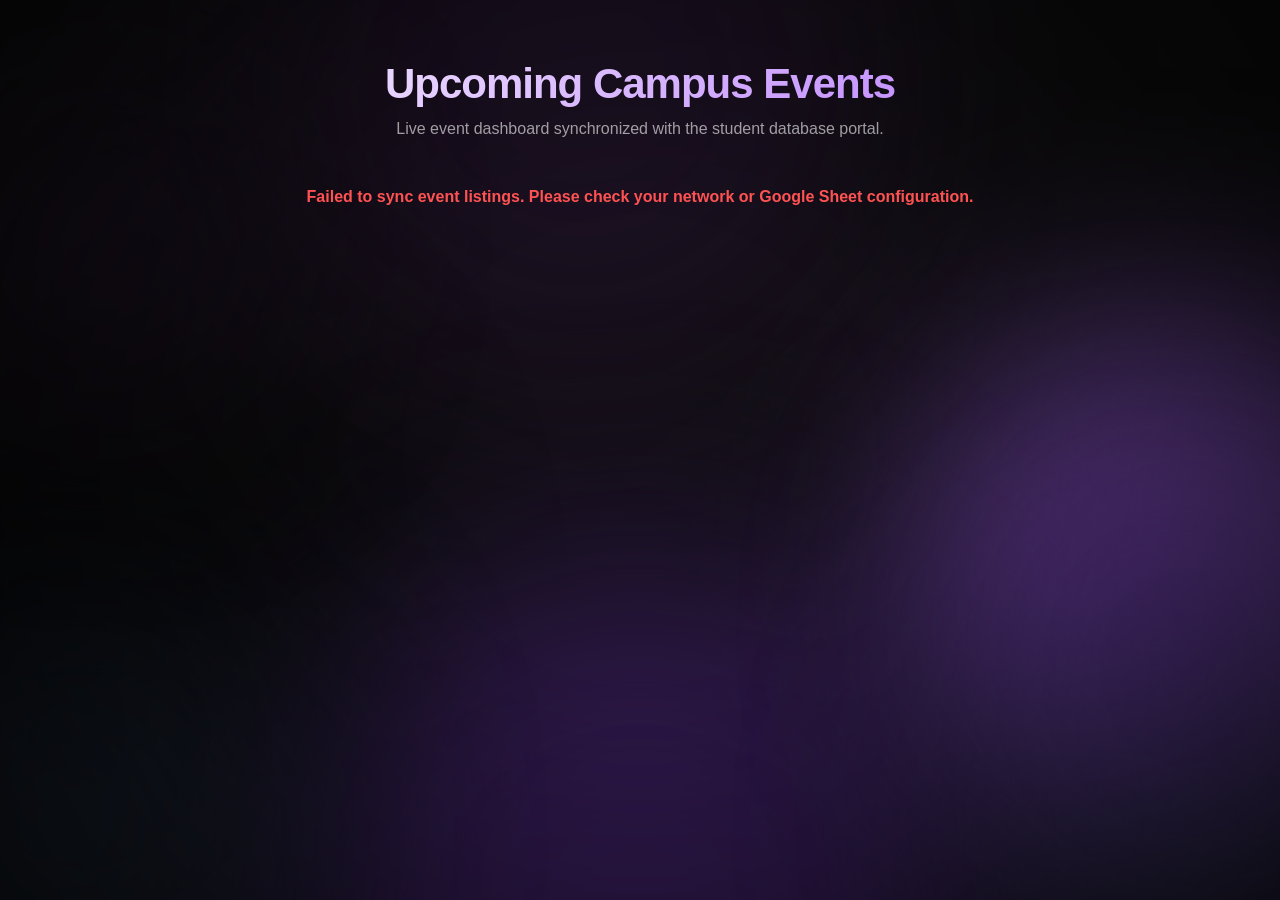
==== index.html @ e70f65ab "Add files via upload" ====
<!DOCTYPE html>
<html lang="en">
<head>
  <meta charset="UTF-8">
  <meta name="viewport" content="width=device-width, initial-scale=1.0">
  <title>Student Events Hub</title>
  <link rel="stylesheet" href="styles.css">
</head>
<body>

  <div class="container">
    <div id="blob1" class="blob"></div>
    <div id="blob2" class="blob"></div>
    <div id="blob3" class="blob"></div>
    <div id="blob4" class="blob"></div>
    <div id="blob5" class="blob"></div>
    <div id="blob6" class="blob"></div>
    <div id="blob7" class="blob"></div>
    <div id="blob8" class="blob"></div>
  </div>

  <main class="dashboard-wrapper">
    <header class="dashboard-header">
      <h1>Upcoming Campus Events</h1>
      <p>Live event dashboard synchronized with the student database portal.</p>
    </header>

    <div class="events-grid" id="eventsContainer">
      <p style="text-align: center; grid-column: 1/-1; color: rgba(255,255,255,0.4); font-size: 16px;">
        Synchronizing with database matrix...
      </p>
    </div>
  </main>

  <script>
    // Converted to use your working Google Apps Script URL
    const BACKEND_URL = 'https://script.google.com/macros/s/AKfycbz1YLQO2w8bwQ8GNweSL10hmGk7LfmsLa-3VW8U76nuwHiRft1mTZz8T8WTAPWBjPbb/exec';

    const eventsContainer = document.getElementById('eventsContainer');

    // Fetch live spreadsheet rows on page load
    fetch(BACKEND_URL)
      .then(response => {
        if (!response.ok) {
          throw new Error('Network response connection issue.');
        }
        return response.json();
      })
      .then(events => {
        eventsContainer.innerHTML = '';

        if (events.length === 0) {
          eventsContainer.innerHTML = `
            <p style="grid-column: 1/-1; text-align: center; color: rgba(255,255,255,0.5);">
              No campus events are currently listed. Check back later!
            </p>`;
          return;
        }

        // Generate Glassmorphism Event Cards dynamically
        events.forEach(event => {
          const cleanBadgeClass = event.category ? event.category.toLowerCase().trim() : 'tech';
          
          // Encodes text so spaces and symbols safely travel through the URL link
          const encodedName = encodeURIComponent(event.name);
          const encodedCat = encodeURIComponent(event.category);

          const cardHTML = `
            <div class="event-card">
              <div class="badge ${cleanBadgeClass}">${event.category}</div>
              <div class="event-content">
                <span class="event-date">${event.date}</span>
                <h3>${event.name}</h3>
                <p>${event.description}</p>
                <div class="event-footer">
                  <span class="event-price">${event.price}</span>
                  <button class="register-btn" onclick="window.location.href='register.html?name=${encodedName}&cat=${encodedCat}'">
                    Register Now
                  </button>
                </div>
              </div>
            </div>
          `;
          
          eventsContainer.innerHTML += cardHTML;
        });
      })
      .catch(error => {
        console.error('System Data Error:', error);
        eventsContainer.innerHTML = `
          <p style="grid-column: 1/-1; text-align: center; color: #ff5252; font-weight: 600;">
            Failed to sync event listings. Please check your network or Google Sheet configuration.
          </p>`;
      });
  </script>
</body>
</html>
---- styles.css ----
/* ============================= */
/* GLOBAL RESET */
/* ============================= */
* {
  margin: 0;
  padding: 0;
  box-sizing: border-box;
  font-family: "Segoe UI", -apple-system, BlinkMacSystemFont, Roboto, sans-serif;
}

body {
  background: #0d0d0d;
  color: #ffffff;
  min-height: 100vh;
  overflow-x: hidden;
}

body::after {
  content: "";
  position: fixed;
  inset: 0;
  background: radial-gradient(circle at center, transparent 30%, rgba(0, 0, 0, 0.6) 100%);
  pointer-events: none;
  z-index: 0;
}

/* ============================= */
/* SMART ALIGNMENT LOGIC */
/* ============================= */
/* Applies center alignment ONLY to the registration page body (which has no dashboard wrapper) */
body:not(:has(.dashboard-wrapper)) {
  display: flex;
  justify-content: center;
  align-items: center;
  padding: 40px 20px;
}

/* ============================= */
/* BACKGROUND CONTAINER (BLOBS) */
/* ============================= */
.container {
  position: fixed;
  width: 100vw;
  height: 100vh;
  overflow: hidden;
  z-index: -1;
  top: 0;
  left: 0;
}

.blob {
  position: absolute;
  border-radius: 50%;
  filter: blur(120px);
  opacity: 0.6;
  animation: flow 25s ease-in-out infinite alternate;
}

/* BLOB COORDINATE MATRICES */
#blob1 { width: 650px; height: 650px; top: -250px; left: 20%; background: #261431; }
#blob2 { width: 500px; height: 500px; top: 40%; left: -180px; background: #000000; }
#blob3 { width: 520px; height: 520px; top: 35%; right: -180px; background: #b06bff; }
#blob4 { width: 700px; height: 700px; bottom: -350px; left: 50%; transform: translateX(-50%); background: #452074; }
#blob5 { width: 450px; height: 450px; bottom: -150px; left: -150px; background: #1e293b; }
#blob6 { width: 450px; height: 450px; bottom: -150px; right: -150px; background: #1e293b; }
#blob7 { width: 300px; height: 300px; top: 10%; left: -50px; background: #261431; }
#blob8 { width: 350px; height: 350px; bottom: 10%; right: -50px; background: #452074; }

@keyframes flow {
  0%   { transform: translate(0, 0) scale(1); }
  25%  { transform: translate(50px, -40px) scale(1.1); }
  50%  { transform: translate(-40px, 60px) scale(1.15); }
  75%  { transform: translate(40px, 30px) scale(1.05); }
  100% { transform: translate(-30px, -30px) scale(1); }
}

/* ============================= */
/* DASHBOARD LAYOUT & HEADERS */
/* ============================= */
.dashboard-wrapper {
  max-width: 1200px;
  margin: 0 auto;
  padding: 60px 20px;
  position: relative;
  z-index: 1;
  width: 100%;
}

.dashboard-header {
  text-align: center;
  margin-bottom: 50px;
}

.dashboard-header h1 {
  font-size: 42px;
  font-weight: 800;
  letter-spacing: -1px;
  margin-bottom: 12px;
  background: linear-gradient(135deg, #ffffff, #b06bff);
  -webkit-background-clip: text;
  -webkit-text-fill-color: transparent;
}

.dashboard-header p {
  font-size: 16px;
  color: rgba(255, 255, 255, 0.6);
  max-width: 600px;
  margin: 0 auto;
}

/* ============================= */
/* RESPONSIVE EVENTS GRID */
/* ============================= */
.events-grid {
  display: grid;
  grid-template-columns: repeat(auto-fit, minmax(320px, 1fr));
  gap: 30px;
  width: 100%;
}

/* ============================= */
/* PREMIUM GLASSMORPHISM EVENT CARDS */
/* ============================= */
.event-card {
  background: rgba(255, 255, 255, 0.04);
  backdrop-filter: blur(16px);
  -webkit-backdrop-filter: blur(16px);
  border: 1px solid rgba(255, 255, 255, 0.08);
  border-radius: 16px;
  overflow: hidden;
  position: relative;
  display: flex;
  flex-direction: column;
  box-shadow: 0 15px 35px rgba(0, 0, 0, 0.4);
  transition: transform 0.4s cubic-bezier(0.25, 1, 0.5, 1), border-color 0.4s ease, box-shadow 0.4s ease;
}

.event-card:hover {
  transform: translateY(-8px);
  border-color: rgba(176, 107, 255, 0.4);
  box-shadow: 0 20px 40px rgba(176, 107, 255, 0.15);
}

.event-content {
  padding: 30px;
  display: flex;
  flex-direction: column;
  flex-grow: 1;
}

.event-date {
  font-size: 12px;
  text-transform: uppercase;
  letter-spacing: 1.5px;
  color: #b06bff;
  font-weight: 700;
  margin-bottom: 10px;
}

.event-card h3 {
  font-size: 22px;
  font-weight: 700;
  margin-bottom: 12px;
  color: #ffffff;
}

.event-card p {
  font-size: 14px;
  color: rgba(255, 255, 255, 0.7);
  line-height: 1.6;
  margin-bottom: 25px;
  flex-grow: 1;
}

/* CATEGORY BADGES */
.badge {
  position: absolute;
  top: 25px;
  right: 30px;
  padding: 4px 12px;
  border-radius: 20px;
  font-size: 11px;
  font-weight: 700;
  text-transform: uppercase;
  letter-spacing: 0.5px;
}

.badge.tech { background: rgba(176, 107, 255, 0.15); color: #b06bff; border: 1px solid rgba(176, 107, 255, 0.3); }
.badge.design { background: rgba(0, 184, 212, 0.15); color: #00b8d4; border: 1px solid rgba(0, 184, 212, 0.3); }
.badge.keynote { background: rgba(0, 230, 118, 0.15); color: #00e676; border: 1px solid rgba(0, 230, 118, 0.3); }

.event-footer {
  display: flex;
  align-items: center;
  justify-content: space-between;
  margin-top: auto;
  gap: 15px;
}

.event-price {
  font-size: 18px;
  font-weight: 700;
  color: #ffffff;
}

.register-btn {
  padding: 10px 20px;
  font-size: 14px;
  font-weight: 600;
  color: #ffffff;
  background: linear-gradient(135deg, #b06bff, #452074);
  border: none;
  border-radius: 8px;
  cursor: pointer;
  box-shadow: 0 4px 12px rgba(176, 107, 255, 0.3);
  transition: all 0.3s ease;
}

.register-btn:hover {
  transform: scale(1.05);
  box-shadow: 0 6px 15px rgba(176, 107, 255, 0.5);
  filter: brightness(1.15);
}

/* ============================= */
/* MODERN GLASSMORPHISM FORM */
/* ============================= */
.form-container {
  width: 100%;
  max-width: 450px;
  padding: 30px;
  border-radius: 16px;
  position: relative;
  z-index: 1;
  background: rgba(255, 255, 255, 0.05);
  backdrop-filter: blur(16px);
  -webkit-backdrop-filter: blur(16px);
  border: 1px solid rgba(255, 255, 255, 0.1);
  box-shadow: 0 20px 40px rgba(0, 0, 0, 0.5);
}

h2 {
  font-size: 28px;
  font-weight: 700;
  margin-bottom: 25px;
  color: #ffffff;
  text-align: center;
  letter-spacing: -0.5px;
}

.form-group {
  margin-bottom: 20px;
}

label {
  display: block;
  margin-bottom: 8px;
  font-size: 13px;
  font-weight: 500;
  color: rgba(255, 255, 255, 0.75);
  text-transform: uppercase;
  letter-spacing: 0.5px;
}

input[type="text"],
input[type="email"],
input[type="tel"],
select {
  width: 100%;
  padding: 12px 16px;
  font-size: 15px;
  color: #ffffff;
  background: rgba(0, 0, 0, 0.3);
  border: 1px solid rgba(255, 255, 255, 0.15);
  border-radius: 8px;
  box-sizing: border-box;
  transition: all 0.3s ease;
}

select option {
  background-color: #1a1a1a;
  color: #fff;
}

input:focus, 
select:focus {
  outline: none;
  border-color: #b06bff;
  background: rgba(0, 0, 0, 0.5);
  box-shadow: 0 0 12px rgba(176, 107, 255, 0.3);
}

button[type="submit"] {
  width: 100%;
  padding: 14px;
  margin-top: 15px;
  font-size: 16px;
  font-weight: 600;
  color: #ffffff;
  background: linear-gradient(135deg, #b06bff, #452074);
  border: none;
  border-radius: 8px;
  cursor: pointer;
  box-shadow: 0 4px 15px rgba(176, 107, 255, 0.4);
  transition: all 0.3s cubic-bezier(0.25, 0.8, 0.25, 1);
}

button[type="submit"]:hover {
  transform: translateY(-2px);
  box-shadow: 0 6px 20px rgba(176, 107, 255, 0.6);
  filter: brightness(1.1);
}

button[type="submit"]:active {
  transform: translateY(1px);
}
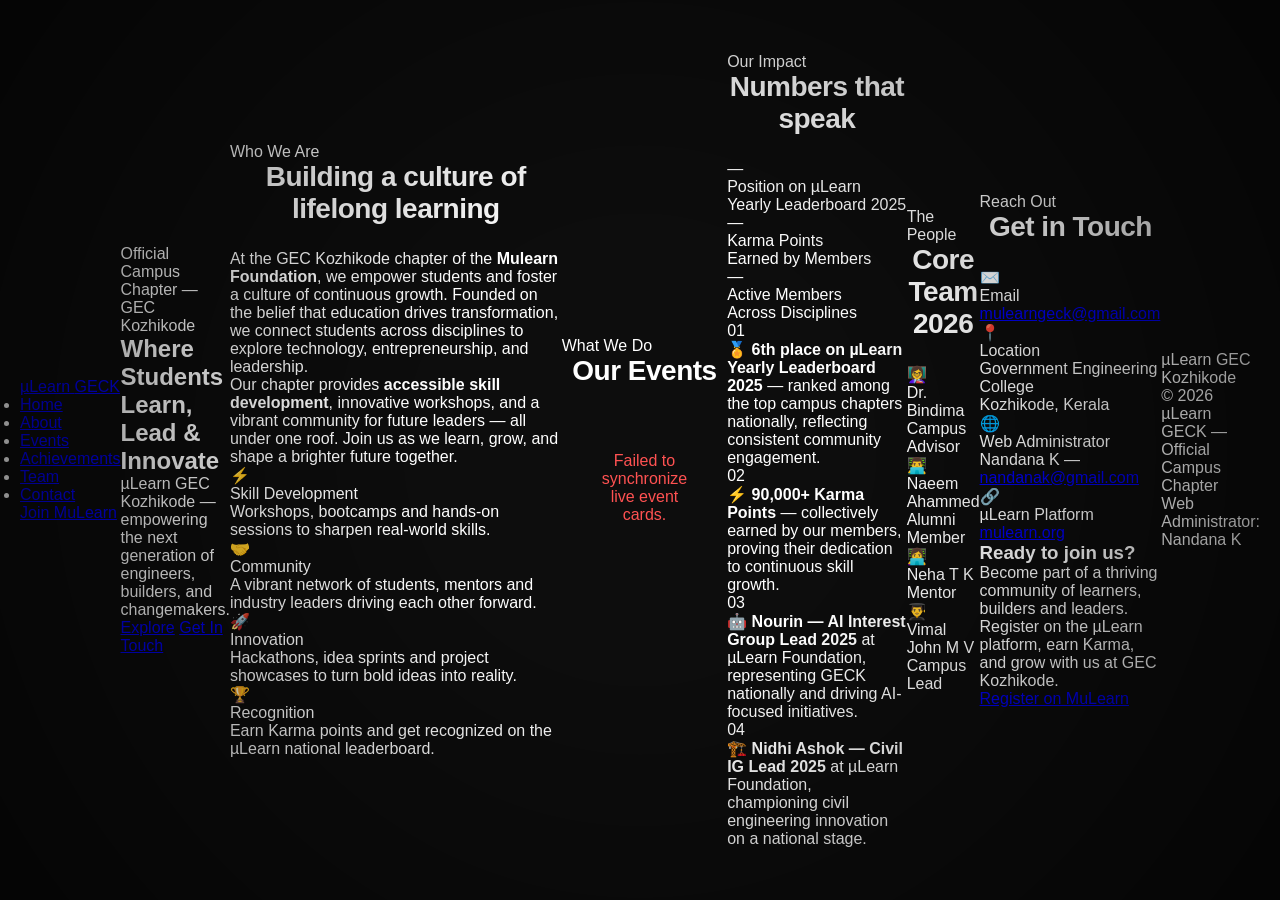
==== commit 7b0bb3d7: "Update index.html" ====
--- a/index.html
+++ b/index.html
@@ -1,97 +1,340 @@
 <!DOCTYPE html>
 <html lang="en">
 <head>
-  <meta charset="UTF-8">
-  <meta name="viewport" content="width=device-width, initial-scale=1.0">
-  <title>Student Events Hub</title>
+  <meta charset="UTF-8" />
+  <meta name="viewport" content="width=device-width, initial-scale=1.0"/>
+  <title>µLearn GEC Kozhikode – Official Website</title>
   <link rel="stylesheet" href="styles.css">
 </head>
 <body>
 
-  <div class="container">
-    <div id="blob1" class="blob"></div>
-    <div id="blob2" class="blob"></div>
-    <div id="blob3" class="blob"></div>
-    <div id="blob4" class="blob"></div>
-    <div id="blob5" class="blob"></div>
-    <div id="blob6" class="blob"></div>
-    <div id="blob7" class="blob"></div>
-    <div id="blob8" class="blob"></div>
-  </div>
-
-  <main class="dashboard-wrapper">
-    <header class="dashboard-header">
-      <h1>Upcoming Campus Events</h1>
-      <p>Live event dashboard synchronized with the student database portal.</p>
-    </header>
-
-    <div class="events-grid" id="eventsContainer">
-      <p style="text-align: center; grid-column: 1/-1; color: rgba(255,255,255,0.4); font-size: 16px;">
-        Synchronizing with database matrix...
+  <nav>
+    <a class="nav-brand" href="#home">µLearn <span>GECK</span></a>
+    <ul class="nav-links">
+      <li><a href="#home">Home</a></li>
+      <li><a href="#about">About</a></li>
+      <li><a href="#events">Events</a></li>
+      <li><a href="#achievements">Achievements</a></li>
+      <li><a href="#team">Team</a></li>
+      <li><a href="#contact">Contact</a></li>
+    </ul>
+    <a class="nav-cta" href="https://mulearn.org" target="_blank">Join MuLearn</a>
+  </nav>
+
+  <section id="home">
+    <div class="hero-grid-bg"></div>
+    <div class="hero-orb orb-1"></div>
+    <div class="hero-orb orb-2"></div>
+    <div class="hero-orb orb-3"></div>
+    <div class="stars" id="stars"></div>
+
+    <div class="hero-inner">
+      <div class="hero-eyebrow">Official Campus Chapter — GEC Kozhikode</div>
+      <h1 class="hero-title">
+        <span class="block">Where Students</span>
+        <span class="block italic">Learn, Lead &</span>
+        <span class="block">Innovate</span>
+      </h1>
+      <p class="hero-sub">
+        µLearn GEC Kozhikode — empowering the next generation of<br/>
+        engineers, builders, and changemakers.
       </p>
-    </div>
-  </main>
+      <div class="hero-cta">
+        <a class="btn-primary" href="#about">Explore</a>
+        <a class="btn-ghost" href="#contact">Get In Touch</a>
+      </div>
+    </div>
+  </section>
+
+  <section id="about">
+    <div class="wrap">
+      <div class="about-layout">
+        <div class="about-text reveal">
+          <div class="section-eyebrow">Who We Are</div>
+          <h2 class="section-heading">Building a culture of <span class="accent">lifelong learning</span></h2>
+          <p>At the GEC Kozhikode chapter of the <strong>Mulearn Foundation</strong>, we empower students and foster a culture of continuous growth. Founded on the belief that education drives transformation, we connect students across disciplines to explore technology, entrepreneurship, and leadership.</p>
+          <p>Our chapter provides <strong>accessible skill development</strong>, innovative workshops, and a vibrant community for future leaders — all under one roof. Join us as we learn, grow, and shape a brighter future together.</p>
+        </div>
+        <div class="about-pillars reveal" style="transition-delay:0.15s">
+          <div class="pillar">
+            <div class="pillar-icon">⚡</div>
+            <div class="pillar-title">Skill Development</div>
+            <div class="pillar-text">Workshops, bootcamps and hands-on sessions to sharpen real-world skills.</div>
+          </div>
+          <div class="pillar">
+            <div class="pillar-icon">🤝</div>
+            <div class="pillar-title">Community</div>
+            <div class="pillar-text">A vibrant network of students, mentors and industry leaders driving each other forward.</div>
+          </div>
+          <div class="pillar">
+            <div class="pillar-icon">🚀</div>
+            <div class="pillar-title">Innovation</div>
+            <div class="pillar-text">Hackathons, idea sprints and project showcases to turn bold ideas into reality.</div>
+          </div>
+          <div class="pillar">
+            <div class="pillar-icon">🏆</div>
+            <div class="pillar-title">Recognition</div>
+            <div class="pillar-text">Earn Karma points and get recognized on the µLearn national leaderboard.</div>
+          </div>
+        </div>
+      </div>
+    </div>
+  </section>
+
+  <section id="events">
+    <div class="wrap">
+      <div class="section-eyebrow reveal">What We Do</div>
+      <h2 class="section-heading reveal">Our <span class="accent">Events</span></h2>
+
+      <div class="slideshow-wrap reveal" style="transition-delay:0.1s">
+        <div class="slides-track" id="slidesTrack">
+          <p id="event-loading-msg" style="text-align: center; color: rgba(255,255,255,0.4); padding: 60px; width: 100%; font-family: 'Space Mono', monospace; font-size: 0.9rem;">
+            Synchronizing with µLearn database operations matrix...
+          </p>
+        </div>
+      </div>
+    </div>
+  </section>
+
+  <section id="achievements">
+    <div class="wrap">
+      <div class="section-eyebrow reveal">Our Impact</div>
+      <h2 class="section-heading reveal">Numbers that <span class="accent">speak</span></h2>
+      <div class="achievements-layout">
+        <div>
+          <div class="stats-grid reveal" style="transition-delay:0.1s">
+            <div class="stat-cell">
+              <div class="stat-number" data-target="6" data-suffix="th">—</div>
+              <div class="stat-label">Position on µLearn<br/>Yearly Leaderboard 2025</div>
+            </div>
+            <div class="stat-cell">
+              <div class="stat-number" data-target="90" data-suffix="k+">—</div>
+              <div class="stat-label">Karma Points<br/>Earned by Members</div>
+            </div>
+            <div class="stat-cell">
+              <div class="stat-number" data-target="200" data-suffix="+">—</div>
+              <div class="stat-label">Active Members<br/>Across Disciplines</div>
+            </div>
+          </div>
+        </div>
+        <div class="highlights-list reveal" style="transition-delay:0.2s">
+          <div class="highlight-item">
+            <div class="highlight-num">01</div>
+            <div class="highlight-text"><strong>🏅 6th place on µLearn Yearly Leaderboard 2025</strong> — ranked among the top campus chapters nationally, reflecting consistent community engagement.</div>
+          </div>
+          <div class="highlight-item">
+            <div class="highlight-num">02</div>
+            <div class="highlight-text"><strong>⚡ 90,000+ Karma Points</strong> — collectively earned by our members, proving their dedication to continuous skill growth.</div>
+          </div>
+          <div class="highlight-item">
+            <div class="highlight-num">03</div>
+            <div class="highlight-text"><strong>🤖 Nourin — AI Interest Group Lead 2025</strong> at µLearn Foundation, representing GECK nationally and driving AI-focused initiatives.</div>
+          </div>
+          <div class="highlight-item">
+            <div class="highlight-num">04</div>
+            <div class="highlight-text"><strong>🏗️ Nidhi Ashok — Civil IG Lead 2025</strong> at µLearn Foundation, championing civil engineering innovation on a national stage.</div>
+          </div>
+        </div>
+      </div>
+    </div>
+  </section>
+
+  <section id="team">
+    <div class="wrap">
+      <div class="section-eyebrow reveal">The People</div>
+      <h2 class="section-heading reveal">Core <span class="accent">Team 2026</span></h2>
+      <div class="team-grid">
+        <div class="team-card reveal">
+          <div class="team-photo-wrap">
+            <img class="team-photo" src="bindima.jpeg" alt="Dr. Bindima" onerror="this.parentElement.innerHTML='<div class=team-photo-placeholder>👩‍🏫</div>'">
+          </div>
+          <div class="team-info">
+            <div class="team-name">Dr. Bindima</div>
+            <div class="team-role">Campus Advisor</div>
+          </div>
+        </div>
+        <div class="team-card reveal" style="transition-delay:0.1s">
+          <div class="team-photo-wrap">
+            <img class="team-photo" src="naem.jpeg" alt="Naeem Ahammed" onerror="this.parentElement.innerHTML='<div class=team-photo-placeholder>👨‍💻</div>'">
+          </div>
+          <div class="team-info">
+            <div class="team-name">Naeem Ahammed</div>
+            <div class="team-role">Alumni Member</div>
+          </div>
+        </div>
+        <div class="team-card reveal" style="transition-delay:0.2s">
+          <div class="team-photo-wrap">
+            <img class="team-photo" src="neha.jpeg" alt="Neha T K" onerror="this.parentElement.innerHTML='<div class=team-photo-placeholder>👩‍💻</div>'">
+          </div>
+          <div class="team-info">
+            <div class="team-name">Neha T K</div>
+            <div class="team-role">Mentor</div>
+          </div>
+        </div>
+        <div class="team-card reveal" style="transition-delay:0.3s">
+          <div class="team-photo-wrap">
+            <img class="team-photo" src="vimal.jpeg" alt="Vimal John M V" onerror="this.parentElement.innerHTML='<div class=team-photo-placeholder>👨‍🎓</div>'">
+          </div>
+          <div class="team-info">
+            <div class="team-name">Vimal John M V</div>
+            <div class="team-role">Campus Lead</div>
+          </div>
+        </div>
+      </div>
+    </div>
+  </section>
+
+  <section id="contact">
+    <div class="wrap">
+      <div class="section-eyebrow reveal">Reach Out</div>
+      <h2 class="section-heading reveal">Get in <span class="accent">Touch</span></h2>
+      <div class="contact-layout">
+        <div class="contact-items reveal" style="transition-delay:0.1s">
+          <div class="contact-item">
+            <div class="contact-icon">✉️</div>
+            <div>
+              <div class="contact-label">Email</div>
+              <div class="contact-value"><a href="mailto:mulearngeck@gmail.com">mulearngeck@gmail.com</a></div>
+            </div>
+          </div>
+          <div class="contact-item">
+            <div class="contact-icon">📍</div>
+            <div>
+              <div class="contact-label">Location</div>
+              <div class="contact-value">Government Engineering College<br/>Kozhikode, Kerala</div>
+            </div>
+          </div>
+          <div class="contact-item">
+            <div class="contact-icon">🌐</div>
+            <div>
+              <div class="contact-label">Web Administrator</div>
+              <div class="contact-value">Nandana K — <a href="mailto:nandanak@gmail.com">nandanak@gmail.com</a></div>
+            </div>
+          </div>
+          <div class="contact-item">
+            <div class="contact-icon">🔗</div>
+            <div>
+              <div class="contact-label">µLearn Platform</div>
+              <div class="contact-value"><a href="https://mulearn.org" target="_blank">mulearn.org</a></div>
+            </div>
+          </div>
+        </div>
+        <div class="join-box reveal" style="transition-delay:0.2s">
+          <h3>Ready to <span>join us?</span></h3>
+          <p>Become part of a thriving community of learners, builders and leaders. Register on the µLearn platform, earn Karma, and grow with us at GEC Kozhikode.</p>
+          <a class="btn-primary" href="https://mulearn.org" target="_blank">Register on MuLearn</a>
+        </div>
+      </div>
+    </div>
+  </section>
+
+  <footer>
+    <div class="footer-brand">µLearn GEC Kozhikode</div>
+    <div class="footer-copy">
+      © 2026 µLearn GECK — Official Campus Chapter<br/>
+      Web Administrator: Nandana K
+    </div>
+  </footer>
 
   <script>
-    // Converted to use your working Google Apps Script URL
-    const BACKEND_URL = 'https://script.google.com/macros/s/AKfycbz1YLQO2w8bwQ8GNweSL10hmGk7LfmsLa-3VW8U76nuwHiRft1mTZz8T8WTAPWBjPbb/exec';
-
-    const eventsContainer = document.getElementById('eventsContainer');
-
-    // Fetch live spreadsheet rows on page load
-    fetch(BACKEND_URL)
-      .then(response => {
-        if (!response.ok) {
-          throw new Error('Network response connection issue.');
-        }
-        return response.json();
-      })
-      .then(events => {
-        eventsContainer.innerHTML = '';
-
-        if (events.length === 0) {
-          eventsContainer.innerHTML = `
-            <p style="grid-column: 1/-1; text-align: center; color: rgba(255,255,255,0.5);">
-              No campus events are currently listed. Check back later!
-            </p>`;
+    const SCRIPT_URL = 'https://script.google.com/macros/s/AKfycbz1YLQO2w8bwQ8GNweSL10hmGk7LfmsLa-3VW8U76nuwHiRft1mTZz8T8WTAPWBjPbb/exec';
+    const track = document.getElementById('slidesTrack');
+
+    fetch(SCRIPT_URL)
+      .then(res => res.json())
+      .then(data => {
+        if(!data || data.length === 0) {
+          track.innerHTML = `<p style="text-align:center; color:rgba(255,255,255,0.5); width:100%; padding:40px;">No ongoing event campaigns found.</p>`;
           return;
         }
 
-        // Generate Glassmorphism Event Cards dynamically
-        events.forEach(event => {
-          const cleanBadgeClass = event.category ? event.category.toLowerCase().trim() : 'tech';
+        track.innerHTML = '';
+        const totalSlides = data.length;
+
+        data.forEach((event, index) => {
+          const slideNum = index + 1;
+          const padIndex = String(slideNum).padStart(2, '0');
+          const padTotal = String(totalSlides).padStart(2, '0');
           
-          // Encodes text so spaces and symbols safely travel through the URL link
+          let assetImg = 'web.jpeg';
+          const lowerName = event.name.toLowerCase();
+          if(lowerName.includes('git')) assetImg = 'git.jpeg';
+          else if(lowerName.includes('pulse')) assetImg = 'mupulse.jpeg';
+          else if(lowerName.includes('paday')) assetImg = 'padayottam.jpeg';
+          else if(lowerName.includes('up')) assetImg = 'upside.jpeg';
+          else if(lowerName.includes('india') || lowerName.includes('hack')) assetImg = 'india.jpeg';
+
           const encodedName = encodeURIComponent(event.name);
           const encodedCat = encodeURIComponent(event.category);
 
-          const cardHTML = `
-            <div class="event-card">
-              <div class="badge ${cleanBadgeClass}">${event.category}</div>
-              <div class="event-content">
-                <span class="event-date">${event.date}</span>
-                <h3>${event.name}</h3>
-                <p>${event.description}</p>
-                <div class="event-footer">
-                  <span class="event-price">${event.price}</span>
-                  <button class="register-btn" onclick="window.location.href='register.html?name=${encodedName}&cat=${encodedCat}'">
-                    Register Now
-                  </button>
+          const slideHTML = `
+            <div class="slide ${index === 0 ? 'active' : ''}" data-slide-idx="${index}">
+              <div class="slide-img-wrap">
+                <img class="slide-img" src="${assetImg}" alt="${event.name}">
+              </div>
+              <div class="slide-content">
+                <div class="slide-index">${padIndex} / ${padTotal}</div>
+                <div class="slide-cat">${event.category}</div>
+                <div class="slide-name">${event.name}</div>
+                <div class="slide-desc">
+                  ${event.description}
+                  <br><br>
+                  <span style="color: var(--lavender); font-family: 'Space Mono', monospace; font-size: 0.8rem; display: block; margin-bottom: 5px;">
+                    📅 Date: ${event.date} | 🪙 Cost: ${event.price}
+                  </span>
+                </div>
+                <div class="slide-controls">
+                  <button class="slide-btn global-prev-trigger" aria-label="Previous">&#8592;</button>
+                  <button class="slide-btn global-next-trigger" aria-label="Next">&#8594;</button>
+                  <div class="slide-dots"></div>
+                  <span class="slide-counter">${slideNum} / ${totalSlides}</span>
+                  <button class="register-btn" onclick="window.location.href='register.html?name=${encodedName}&cat=${encodedCat}'">Register</button>
                 </div>
               </div>
             </div>
           `;
-          
-          eventsContainer.innerHTML += cardHTML;
+          track.innerHTML += slideHTML;
         });
+
+        initCarouselEngine(totalSlides);
       })
-      .catch(error => {
-        console.error('System Data Error:', error);
-        eventsContainer.innerHTML = `
-          <p style="grid-column: 1/-1; text-align: center; color: #ff5252; font-weight: 600;">
-            Failed to sync event listings. Please check your network or Google Sheet configuration.
-          </p>`;
+      .catch(err => {
+        console.error("Fetch failure:", err);
+        track.innerHTML = `<p style="text-align:center; color:#ff5252; width:100%; padding:40px;">Failed to synchronize live event cards.</p>`;
       });
+
+    function initCarouselEngine(total) {
+      let currentIdx = 0;
+      
+      function updateSliderDOM(targetIdx) {
+        const slides = document.querySelectorAll('.slide');
+        if(slides.length === 0) return;
+        
+        slides[currentIdx].classList.remove('active');
+        currentIdx = (targetIdx + total) % total;
+        slides[currentIdx].classList.add('active');
+        
+        const dotContainers = document.querySelectorAll('.slide-dots');
+        dotContainers.forEach(container => {
+          container.innerHTML = '';
+          for(let i=0; i<total; i++) {
+            container.innerHTML += `<span class="dot ${i === currentIdx ? 'active' : ''}"></span>`;
+          }
+        });
+      }
+
+      document.addEventListener('click', function(e) {
+        if(e.target.classList.contains('global-next-trigger')) {
+          updateSliderDOM(currentIdx + 1);
+        }
+        if(e.target.classList.contains('global-prev-trigger')) {
+          updateSliderDOM(currentIdx - 1);
+        }
+      });
+
+      updateSliderDOM(0);
+    }
   </script>
+  <script src="scripts.js"></script>
 </body>
-</html>+</html>
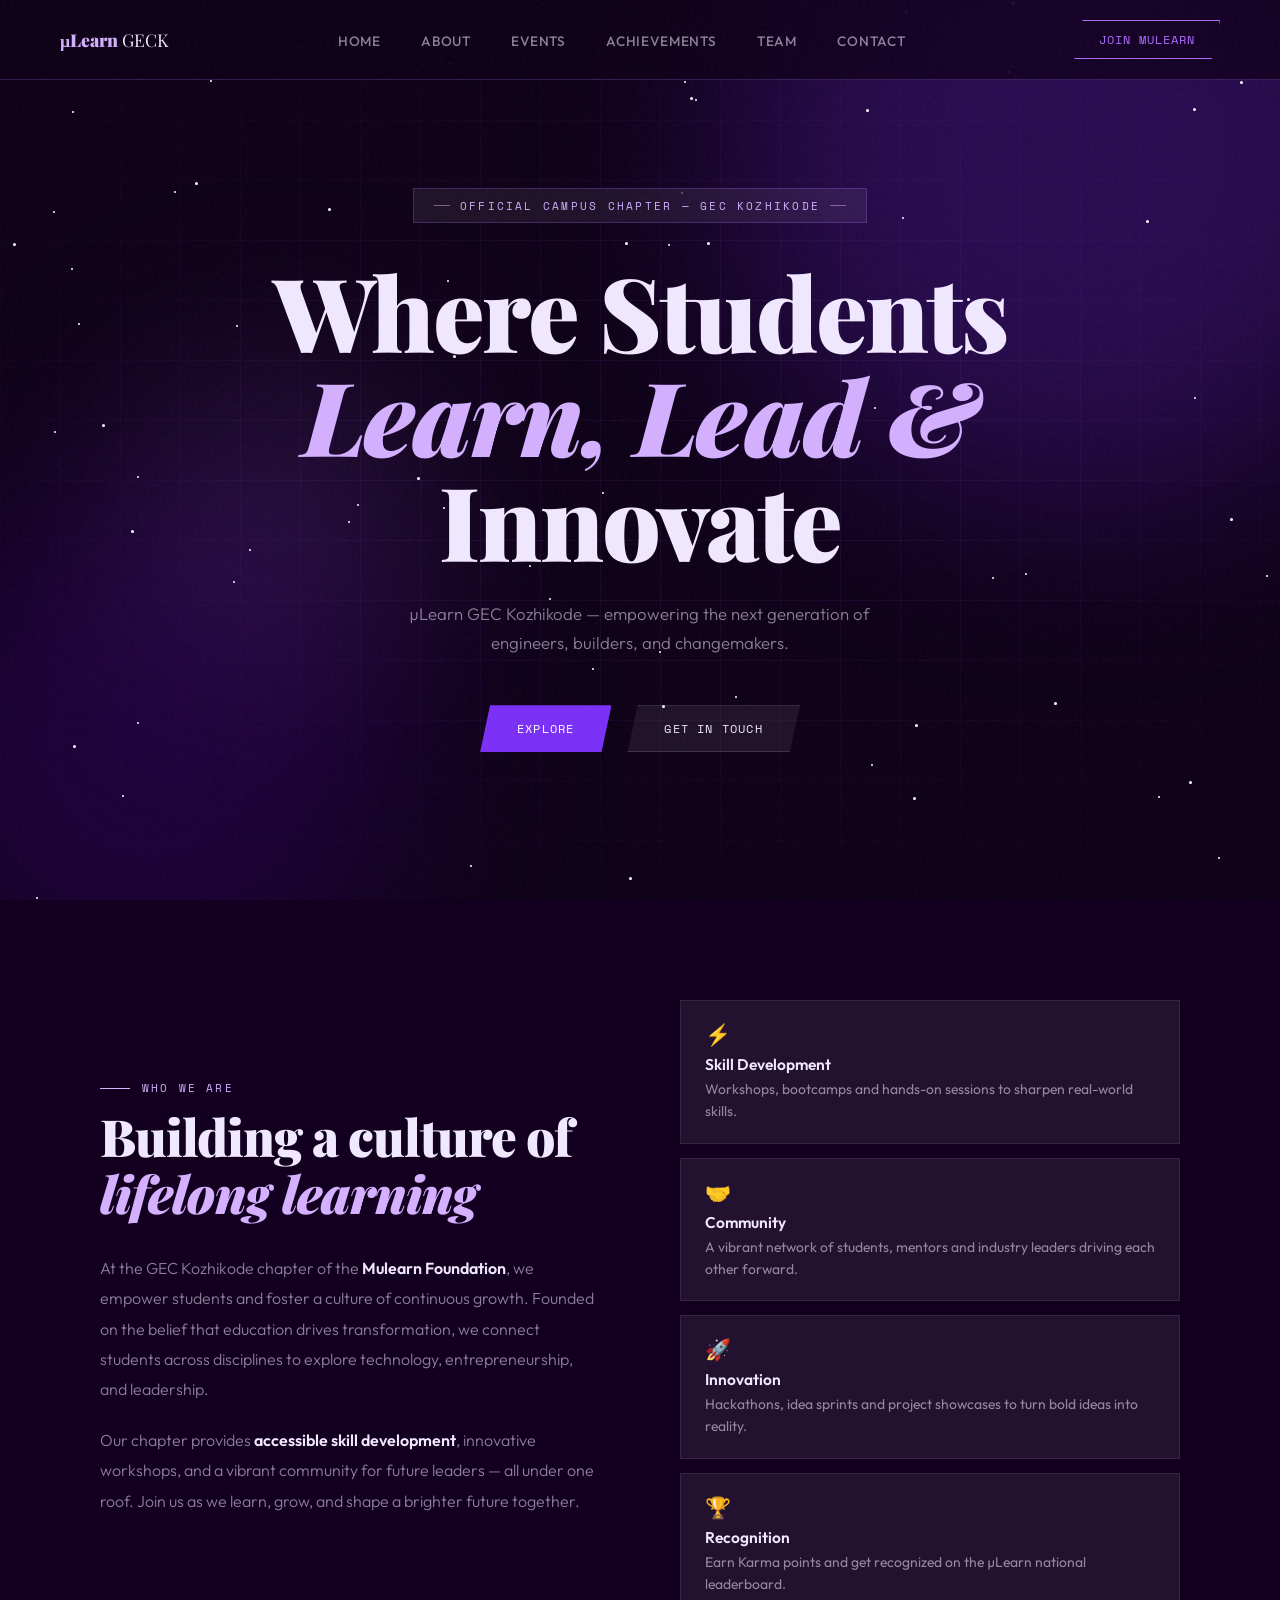
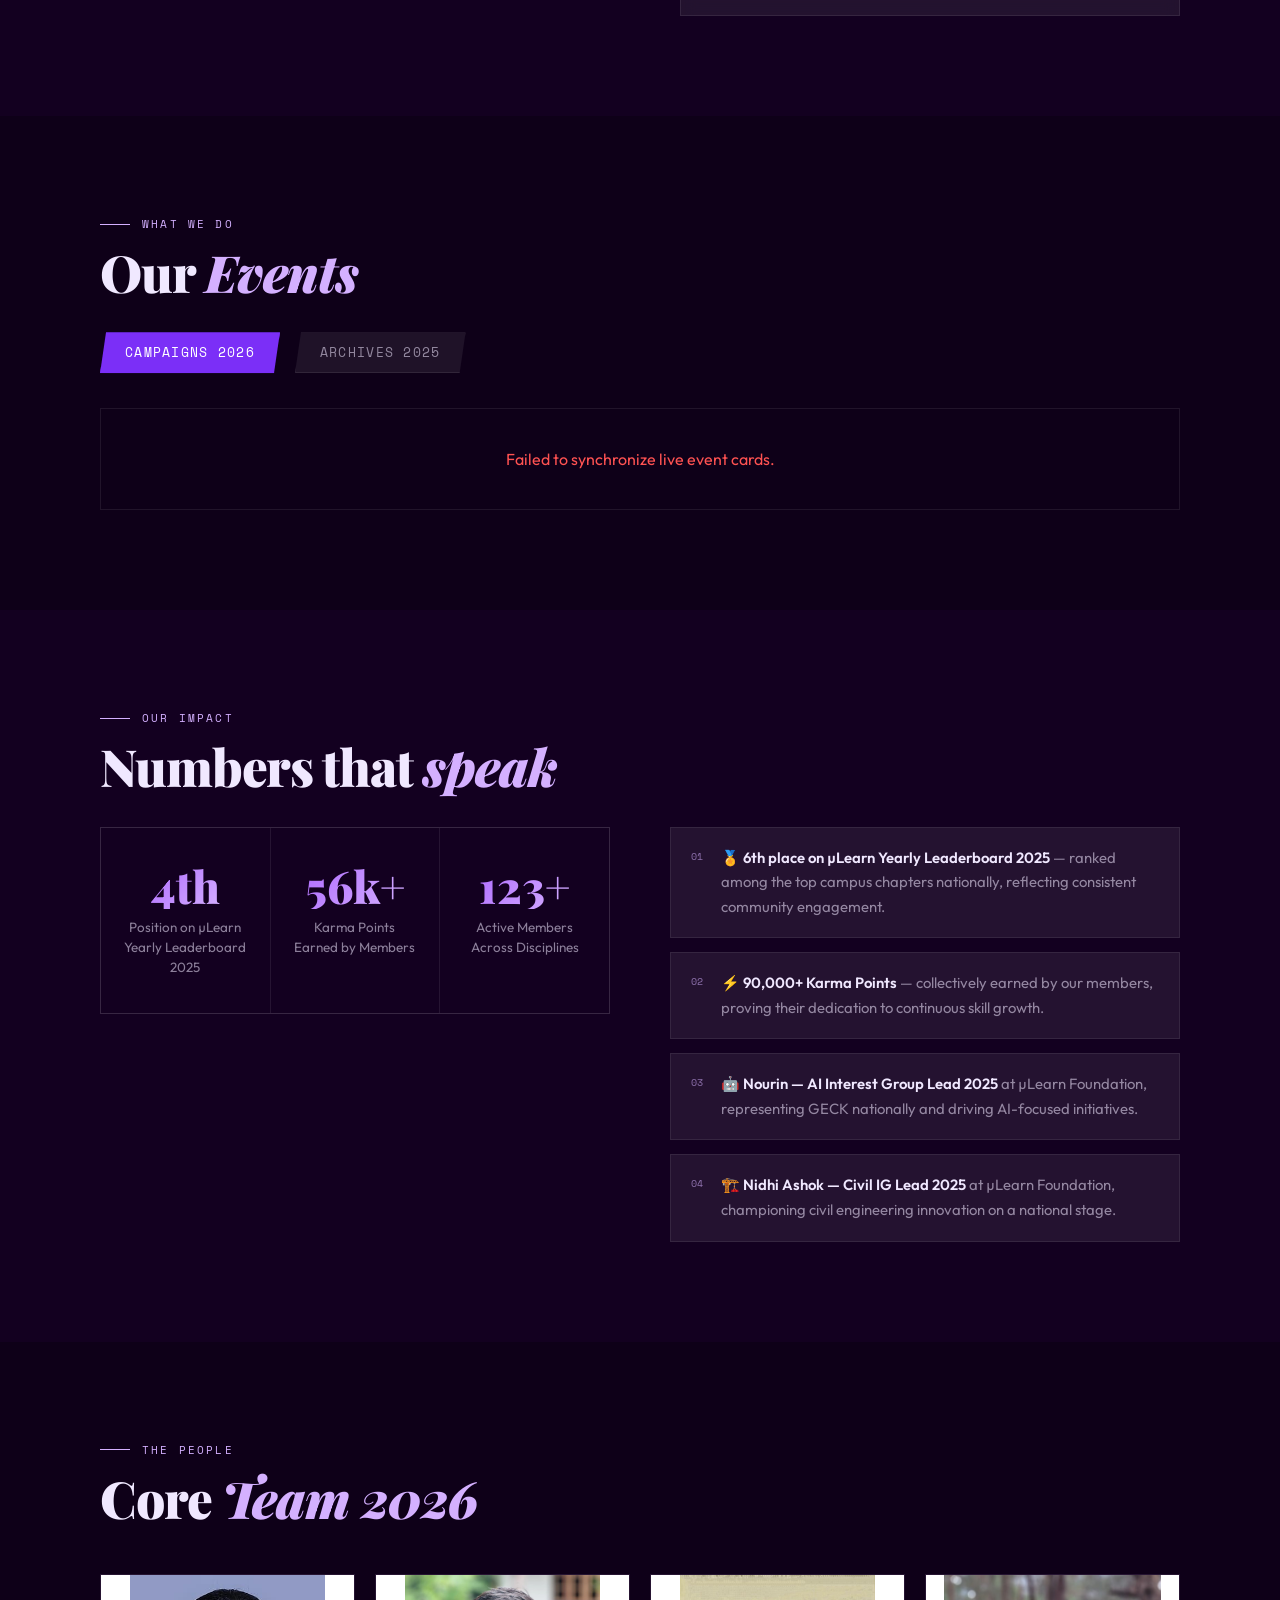
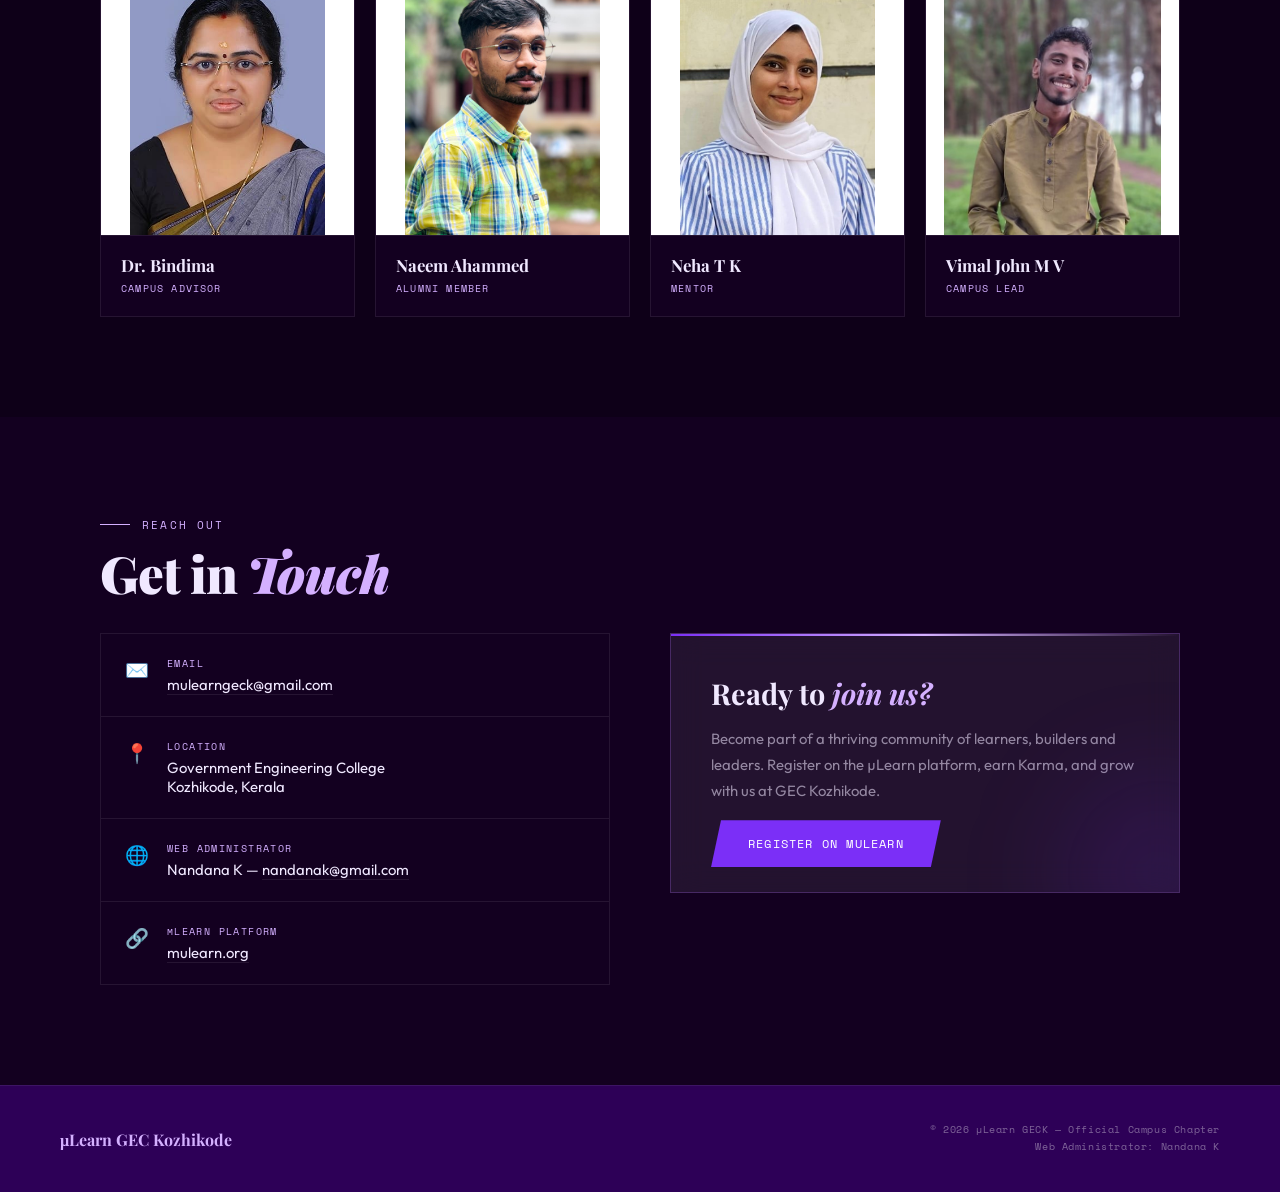
==== commit 0bf2ed18: "Add files via upload" ====
--- a/index.html
+++ b/index.html
@@ -1,340 +1,459 @@
-<!DOCTYPE html>
-<html lang="en">
-<head>
-  <meta charset="UTF-8" />
-  <meta name="viewport" content="width=device-width, initial-scale=1.0"/>
-  <title>µLearn GEC Kozhikode – Official Website</title>
-  <link rel="stylesheet" href="styles.css">
-</head>
-<body>
-
-  <nav>
-    <a class="nav-brand" href="#home">µLearn <span>GECK</span></a>
-    <ul class="nav-links">
-      <li><a href="#home">Home</a></li>
-      <li><a href="#about">About</a></li>
-      <li><a href="#events">Events</a></li>
-      <li><a href="#achievements">Achievements</a></li>
-      <li><a href="#team">Team</a></li>
-      <li><a href="#contact">Contact</a></li>
-    </ul>
-    <a class="nav-cta" href="https://mulearn.org" target="_blank">Join MuLearn</a>
-  </nav>
-
-  <section id="home">
-    <div class="hero-grid-bg"></div>
-    <div class="hero-orb orb-1"></div>
-    <div class="hero-orb orb-2"></div>
-    <div class="hero-orb orb-3"></div>
-    <div class="stars" id="stars"></div>
-
-    <div class="hero-inner">
-      <div class="hero-eyebrow">Official Campus Chapter — GEC Kozhikode</div>
-      <h1 class="hero-title">
-        <span class="block">Where Students</span>
-        <span class="block italic">Learn, Lead &</span>
-        <span class="block">Innovate</span>
-      </h1>
-      <p class="hero-sub">
-        µLearn GEC Kozhikode — empowering the next generation of<br/>
-        engineers, builders, and changemakers.
-      </p>
-      <div class="hero-cta">
-        <a class="btn-primary" href="#about">Explore</a>
-        <a class="btn-ghost" href="#contact">Get In Touch</a>
-      </div>
-    </div>
-  </section>
-
-  <section id="about">
-    <div class="wrap">
-      <div class="about-layout">
-        <div class="about-text reveal">
-          <div class="section-eyebrow">Who We Are</div>
-          <h2 class="section-heading">Building a culture of <span class="accent">lifelong learning</span></h2>
-          <p>At the GEC Kozhikode chapter of the <strong>Mulearn Foundation</strong>, we empower students and foster a culture of continuous growth. Founded on the belief that education drives transformation, we connect students across disciplines to explore technology, entrepreneurship, and leadership.</p>
-          <p>Our chapter provides <strong>accessible skill development</strong>, innovative workshops, and a vibrant community for future leaders — all under one roof. Join us as we learn, grow, and shape a brighter future together.</p>
-        </div>
-        <div class="about-pillars reveal" style="transition-delay:0.15s">
-          <div class="pillar">
-            <div class="pillar-icon">⚡</div>
-            <div class="pillar-title">Skill Development</div>
-            <div class="pillar-text">Workshops, bootcamps and hands-on sessions to sharpen real-world skills.</div>
-          </div>
-          <div class="pillar">
-            <div class="pillar-icon">🤝</div>
-            <div class="pillar-title">Community</div>
-            <div class="pillar-text">A vibrant network of students, mentors and industry leaders driving each other forward.</div>
-          </div>
-          <div class="pillar">
-            <div class="pillar-icon">🚀</div>
-            <div class="pillar-title">Innovation</div>
-            <div class="pillar-text">Hackathons, idea sprints and project showcases to turn bold ideas into reality.</div>
-          </div>
-          <div class="pillar">
-            <div class="pillar-icon">🏆</div>
-            <div class="pillar-title">Recognition</div>
-            <div class="pillar-text">Earn Karma points and get recognized on the µLearn national leaderboard.</div>
-          </div>
-        </div>
-      </div>
-    </div>
-  </section>
-
-  <section id="events">
-    <div class="wrap">
-      <div class="section-eyebrow reveal">What We Do</div>
-      <h2 class="section-heading reveal">Our <span class="accent">Events</span></h2>
-
-      <div class="slideshow-wrap reveal" style="transition-delay:0.1s">
-        <div class="slides-track" id="slidesTrack">
-          <p id="event-loading-msg" style="text-align: center; color: rgba(255,255,255,0.4); padding: 60px; width: 100%; font-family: 'Space Mono', monospace; font-size: 0.9rem;">
-            Synchronizing with µLearn database operations matrix...
-          </p>
-        </div>
-      </div>
-    </div>
-  </section>
-
-  <section id="achievements">
-    <div class="wrap">
-      <div class="section-eyebrow reveal">Our Impact</div>
-      <h2 class="section-heading reveal">Numbers that <span class="accent">speak</span></h2>
-      <div class="achievements-layout">
-        <div>
-          <div class="stats-grid reveal" style="transition-delay:0.1s">
-            <div class="stat-cell">
-              <div class="stat-number" data-target="6" data-suffix="th">—</div>
-              <div class="stat-label">Position on µLearn<br/>Yearly Leaderboard 2025</div>
-            </div>
-            <div class="stat-cell">
-              <div class="stat-number" data-target="90" data-suffix="k+">—</div>
-              <div class="stat-label">Karma Points<br/>Earned by Members</div>
-            </div>
-            <div class="stat-cell">
-              <div class="stat-number" data-target="200" data-suffix="+">—</div>
-              <div class="stat-label">Active Members<br/>Across Disciplines</div>
-            </div>
-          </div>
-        </div>
-        <div class="highlights-list reveal" style="transition-delay:0.2s">
-          <div class="highlight-item">
-            <div class="highlight-num">01</div>
-            <div class="highlight-text"><strong>🏅 6th place on µLearn Yearly Leaderboard 2025</strong> — ranked among the top campus chapters nationally, reflecting consistent community engagement.</div>
-          </div>
-          <div class="highlight-item">
-            <div class="highlight-num">02</div>
-            <div class="highlight-text"><strong>⚡ 90,000+ Karma Points</strong> — collectively earned by our members, proving their dedication to continuous skill growth.</div>
-          </div>
-          <div class="highlight-item">
-            <div class="highlight-num">03</div>
-            <div class="highlight-text"><strong>🤖 Nourin — AI Interest Group Lead 2025</strong> at µLearn Foundation, representing GECK nationally and driving AI-focused initiatives.</div>
-          </div>
-          <div class="highlight-item">
-            <div class="highlight-num">04</div>
-            <div class="highlight-text"><strong>🏗️ Nidhi Ashok — Civil IG Lead 2025</strong> at µLearn Foundation, championing civil engineering innovation on a national stage.</div>
-          </div>
-        </div>
-      </div>
-    </div>
-  </section>
-
-  <section id="team">
-    <div class="wrap">
-      <div class="section-eyebrow reveal">The People</div>
-      <h2 class="section-heading reveal">Core <span class="accent">Team 2026</span></h2>
-      <div class="team-grid">
-        <div class="team-card reveal">
-          <div class="team-photo-wrap">
-            <img class="team-photo" src="bindima.jpeg" alt="Dr. Bindima" onerror="this.parentElement.innerHTML='<div class=team-photo-placeholder>👩‍🏫</div>'">
-          </div>
-          <div class="team-info">
-            <div class="team-name">Dr. Bindima</div>
-            <div class="team-role">Campus Advisor</div>
-          </div>
-        </div>
-        <div class="team-card reveal" style="transition-delay:0.1s">
-          <div class="team-photo-wrap">
-            <img class="team-photo" src="naem.jpeg" alt="Naeem Ahammed" onerror="this.parentElement.innerHTML='<div class=team-photo-placeholder>👨‍💻</div>'">
-          </div>
-          <div class="team-info">
-            <div class="team-name">Naeem Ahammed</div>
-            <div class="team-role">Alumni Member</div>
-          </div>
-        </div>
-        <div class="team-card reveal" style="transition-delay:0.2s">
-          <div class="team-photo-wrap">
-            <img class="team-photo" src="neha.jpeg" alt="Neha T K" onerror="this.parentElement.innerHTML='<div class=team-photo-placeholder>👩‍💻</div>'">
-          </div>
-          <div class="team-info">
-            <div class="team-name">Neha T K</div>
-            <div class="team-role">Mentor</div>
-          </div>
-        </div>
-        <div class="team-card reveal" style="transition-delay:0.3s">
-          <div class="team-photo-wrap">
-            <img class="team-photo" src="vimal.jpeg" alt="Vimal John M V" onerror="this.parentElement.innerHTML='<div class=team-photo-placeholder>👨‍🎓</div>'">
-          </div>
-          <div class="team-info">
-            <div class="team-name">Vimal John M V</div>
-            <div class="team-role">Campus Lead</div>
-          </div>
-        </div>
-      </div>
-    </div>
-  </section>
-
-  <section id="contact">
-    <div class="wrap">
-      <div class="section-eyebrow reveal">Reach Out</div>
-      <h2 class="section-heading reveal">Get in <span class="accent">Touch</span></h2>
-      <div class="contact-layout">
-        <div class="contact-items reveal" style="transition-delay:0.1s">
-          <div class="contact-item">
-            <div class="contact-icon">✉️</div>
-            <div>
-              <div class="contact-label">Email</div>
-              <div class="contact-value"><a href="mailto:mulearngeck@gmail.com">mulearngeck@gmail.com</a></div>
-            </div>
-          </div>
-          <div class="contact-item">
-            <div class="contact-icon">📍</div>
-            <div>
-              <div class="contact-label">Location</div>
-              <div class="contact-value">Government Engineering College<br/>Kozhikode, Kerala</div>
-            </div>
-          </div>
-          <div class="contact-item">
-            <div class="contact-icon">🌐</div>
-            <div>
-              <div class="contact-label">Web Administrator</div>
-              <div class="contact-value">Nandana K — <a href="mailto:nandanak@gmail.com">nandanak@gmail.com</a></div>
-            </div>
-          </div>
-          <div class="contact-item">
-            <div class="contact-icon">🔗</div>
-            <div>
-              <div class="contact-label">µLearn Platform</div>
-              <div class="contact-value"><a href="https://mulearn.org" target="_blank">mulearn.org</a></div>
-            </div>
-          </div>
-        </div>
-        <div class="join-box reveal" style="transition-delay:0.2s">
-          <h3>Ready to <span>join us?</span></h3>
-          <p>Become part of a thriving community of learners, builders and leaders. Register on the µLearn platform, earn Karma, and grow with us at GEC Kozhikode.</p>
-          <a class="btn-primary" href="https://mulearn.org" target="_blank">Register on MuLearn</a>
-        </div>
-      </div>
-    </div>
-  </section>
-
-  <footer>
-    <div class="footer-brand">µLearn GEC Kozhikode</div>
-    <div class="footer-copy">
-      © 2026 µLearn GECK — Official Campus Chapter<br/>
-      Web Administrator: Nandana K
-    </div>
-  </footer>
-
-  <script>
-    const SCRIPT_URL = 'https://script.google.com/macros/s/AKfycbz1YLQO2w8bwQ8GNweSL10hmGk7LfmsLa-3VW8U76nuwHiRft1mTZz8T8WTAPWBjPbb/exec';
-    const track = document.getElementById('slidesTrack');
-
-    fetch(SCRIPT_URL)
-      .then(res => res.json())
-      .then(data => {
-        if(!data || data.length === 0) {
-          track.innerHTML = `<p style="text-align:center; color:rgba(255,255,255,0.5); width:100%; padding:40px;">No ongoing event campaigns found.</p>`;
-          return;
-        }
-
-        track.innerHTML = '';
-        const totalSlides = data.length;
-
-        data.forEach((event, index) => {
-          const slideNum = index + 1;
-          const padIndex = String(slideNum).padStart(2, '0');
-          const padTotal = String(totalSlides).padStart(2, '0');
-          
-          let assetImg = 'web.jpeg';
-          const lowerName = event.name.toLowerCase();
-          if(lowerName.includes('git')) assetImg = 'git.jpeg';
-          else if(lowerName.includes('pulse')) assetImg = 'mupulse.jpeg';
-          else if(lowerName.includes('paday')) assetImg = 'padayottam.jpeg';
-          else if(lowerName.includes('up')) assetImg = 'upside.jpeg';
-          else if(lowerName.includes('india') || lowerName.includes('hack')) assetImg = 'india.jpeg';
-
-          const encodedName = encodeURIComponent(event.name);
-          const encodedCat = encodeURIComponent(event.category);
-
-          const slideHTML = `
-            <div class="slide ${index === 0 ? 'active' : ''}" data-slide-idx="${index}">
-              <div class="slide-img-wrap">
-                <img class="slide-img" src="${assetImg}" alt="${event.name}">
-              </div>
-              <div class="slide-content">
-                <div class="slide-index">${padIndex} / ${padTotal}</div>
-                <div class="slide-cat">${event.category}</div>
-                <div class="slide-name">${event.name}</div>
-                <div class="slide-desc">
-                  ${event.description}
-                  <br><br>
-                  <span style="color: var(--lavender); font-family: 'Space Mono', monospace; font-size: 0.8rem; display: block; margin-bottom: 5px;">
-                    📅 Date: ${event.date} | 🪙 Cost: ${event.price}
-                  </span>
-                </div>
-                <div class="slide-controls">
-                  <button class="slide-btn global-prev-trigger" aria-label="Previous">&#8592;</button>
-                  <button class="slide-btn global-next-trigger" aria-label="Next">&#8594;</button>
-                  <div class="slide-dots"></div>
-                  <span class="slide-counter">${slideNum} / ${totalSlides}</span>
-                  <button class="register-btn" onclick="window.location.href='register.html?name=${encodedName}&cat=${encodedCat}'">Register</button>
-                </div>
-              </div>
-            </div>
-          `;
-          track.innerHTML += slideHTML;
-        });
-
-        initCarouselEngine(totalSlides);
-      })
-      .catch(err => {
-        console.error("Fetch failure:", err);
-        track.innerHTML = `<p style="text-align:center; color:#ff5252; width:100%; padding:40px;">Failed to synchronize live event cards.</p>`;
-      });
-
-    function initCarouselEngine(total) {
-      let currentIdx = 0;
-      
-      function updateSliderDOM(targetIdx) {
-        const slides = document.querySelectorAll('.slide');
-        if(slides.length === 0) return;
-        
-        slides[currentIdx].classList.remove('active');
-        currentIdx = (targetIdx + total) % total;
-        slides[currentIdx].classList.add('active');
-        
-        const dotContainers = document.querySelectorAll('.slide-dots');
-        dotContainers.forEach(container => {
-          container.innerHTML = '';
-          for(let i=0; i<total; i++) {
-            container.innerHTML += `<span class="dot ${i === currentIdx ? 'active' : ''}"></span>`;
-          }
-        });
-      }
-
-      document.addEventListener('click', function(e) {
-        if(e.target.classList.contains('global-next-trigger')) {
-          updateSliderDOM(currentIdx + 1);
-        }
-        if(e.target.classList.contains('global-prev-trigger')) {
-          updateSliderDOM(currentIdx - 1);
-        }
-      });
-
-      updateSliderDOM(0);
-    }
-  </script>
-  <script src="scripts.js"></script>
-</body>
-</html>
+<!DOCTYPE html>
+<html lang="en">
+<head>
+  <meta charset="UTF-8" />
+  <meta name="viewport" content="width=device-width, initial-scale=1.0"/>
+  <title>µLearn GEC Kozhikode – Official Website</title>
+  <link rel="stylesheet" href="styles.css">
+  <style>
+    /* Year Filter Tab Styling to match your website's purple cyber aesthetic */
+    .year-filter-tabs {
+      display: flex;
+      gap: 15px;
+      margin: 20px 0 35px 0;
+    }
+    .year-tab-btn {
+      font-family: 'Space Mono', monospace;
+      font-size: 0.8rem;
+      letter-spacing: 0.1em;
+      text-transform: uppercase;
+      padding: 10px 24px;
+      background: var(--glass);
+      color: var(--text-muted);
+      border: 1px solid var(--border-soft);
+      cursor: pointer;
+      transition: all 0.25s ease;
+      clip-path: polygon(6px 0%, 100% 0%, calc(100% - 6px) 100%, 0% 100%);
+    }
+    .year-tab-btn:hover {
+      border-color: var(--purple-light);
+      color: var(--text);
+    }
+    .year-tab-btn.active {
+      background: var(--purple-mid);
+      color: var(--white);
+      border-color: var(--purple-mid);
+      box-shadow: 0 0 15px rgba(123,47,247,0.3);
+    }
+  </style>
+</head>
+<body>
+
+  <nav>
+    <a class="nav-brand" href="#home">µLearn <span>GECK</span></a>
+    <ul class="nav-links">
+      <li><a href="#home">Home</a></li>
+      <li><a href="#about">About</a></li>
+      <li><a href="#events">Events</a></li>
+      <li><a href="#achievements">Achievements</a></li>
+      <li><a href="#team">Team</a></li>
+      <li><a href="#contact">Contact</a></li>
+    </ul>
+    <a class="nav-cta" href="https://mulearn.org" target="_blank">Join MuLearn</a>
+  </nav>
+
+  <section id="home">
+    <div class="hero-grid-bg"></div>
+    <div class="hero-orb orb-1"></div>
+    <div class="hero-orb orb-2"></div>
+    <div class="hero-orb orb-3"></div>
+    <div class="stars" id="stars"></div>
+
+    <div class="hero-inner">
+      <div class="hero-eyebrow">Official Campus Chapter — GEC Kozhikode</div>
+      <h1 class="hero-title">
+        <span class="block">Where Students</span>
+        <span class="block italic">Learn, Lead &</span>
+        <span class="block">Innovate</span>
+      </h1>
+      <p class="hero-sub">
+        µLearn GEC Kozhikode — empowering the next generation of<br/>
+        engineers, builders, and changemakers.
+      </p>
+      <div class="hero-cta">
+        <a class="btn-primary" href="#about">Explore</a>
+        <a class="btn-ghost" href="#contact">Get In Touch</a>
+      </div>
+    </div>
+  </section>
+
+  <section id="about">
+    <div class="wrap">
+      <div class="about-layout">
+        <div class="about-text reveal">
+          <div class="section-eyebrow">Who We Are</div>
+          <h2 class="section-heading">Building a culture of <span class="accent">lifelong learning</span></h2>
+          <p>At the GEC Kozhikode chapter of the <strong>Mulearn Foundation</strong>, we empower students and foster a culture of continuous growth. Founded on the belief that education drives transformation, we connect students across disciplines to explore technology, entrepreneurship, and leadership.</p>
+          <p>Our chapter provides <strong>accessible skill development</strong>, innovative workshops, and a vibrant community for future leaders — all under one roof. Join us as we learn, grow, and shape a brighter future together.</p>
+        </div>
+        <div class="about-pillars reveal" style="transition-delay:0.15s">
+          <div class="pillar">
+            <div class="pillar-icon">⚡</div>
+            <div class="pillar-title">Skill Development</div>
+            <div class="pillar-text">Workshops, bootcamps and hands-on sessions to sharpen real-world skills.</div>
+          </div>
+          <div class="pillar">
+            <div class="pillar-icon">🤝</div>
+            <div class="pillar-title">Community</div>
+            <div class="pillar-text">A vibrant network of students, mentors and industry leaders driving each other forward.</div>
+          </div>
+          <div class="pillar">
+            <div class="pillar-icon">🚀</div>
+            <div class="pillar-title">Innovation</div>
+            <div class="pillar-text">Hackathons, idea sprints and project showcases to turn bold ideas into reality.</div>
+          </div>
+          <div class="pillar">
+            <div class="pillar-icon">🏆</div>
+            <div class="pillar-title">Recognition</div>
+            <div class="pillar-text">Earn Karma points and get recognized on the µLearn national leaderboard.</div>
+          </div>
+        </div>
+      </div>
+    </div>
+  </section>
+
+  <section id="events">
+    <div class="wrap">
+      <div class="section-eyebrow reveal">What We Do</div>
+      <h2 class="section-heading reveal">Our <span class="accent">Events</span></h2>
+
+      <div class="year-filter-tabs reveal">
+        <button class="year-tab-btn active" onclick="filterEventsByYear('2026', this)">Campaigns 2026</button>
+        <button class="year-tab-btn" onclick="filterEventsByYear('2025', this)">Archives 2025</button>
+      </div>
+
+      <div class="slideshow-wrap reveal" style="transition-delay:0.1s">
+        <div class="slides-track" id="slidesTrack">
+          <p id="event-loading-msg" style="text-align: center; color: rgba(255,255,255,0.4); padding: 60px; width: 100%; font-family: 'Space Mono', monospace; font-size: 0.9rem;">
+            Synchronizing with µLearn database operations matrix...
+          </p>
+        </div>
+      </div>
+    </div>
+  </section>
+
+  <section id="achievements">
+    <div class="wrap">
+      <div class="section-eyebrow reveal">Our Impact</div>
+      <h2 class="section-heading reveal">Numbers that <span class="accent">speak</span></h2>
+      <div class="achievements-layout">
+        <div>
+          <div class="stats-grid reveal" style="transition-delay:0.1s">
+            <div class="stat-cell">
+              <div class="stat-number" data-target="6" data-suffix="th">—</div>
+              <div class="stat-label">Position on µLearn<br/>Yearly Leaderboard 2025</div>
+            </div>
+            <div class="stat-cell">
+              <div class="stat-number" data-target="90" data-suffix="k+">—</div>
+              <div class="stat-label">Karma Points<br/>Earned by Members</div>
+            </div>
+            <div class="stat-cell">
+              <div class="stat-number" data-target="200" data-suffix="+">—</div>
+              <div class="stat-label">Active Members<br/>Across Disciplines</div>
+            </div>
+          </div>
+        </div>
+        <div class="highlights-list reveal" style="transition-delay:0.2s">
+          <div class="highlight-item">
+            <div class="highlight-num">01</div>
+            <div class="highlight-text"><strong>🏅 6th place on µLearn Yearly Leaderboard 2025</strong> — ranked among the top campus chapters nationally, reflecting consistent community engagement.</div>
+          </div>
+          <div class="highlight-item">
+            <div class="highlight-num">02</div>
+            <div class="highlight-text"><strong>⚡ 90,000+ Karma Points</strong> — collectively earned by our members, proving their dedication to continuous skill growth.</div>
+          </div>
+          <div class="highlight-item">
+            <div class="highlight-num">03</div>
+            <div class="highlight-text"><strong>🤖 Nourin — AI Interest Group Lead 2025</strong> at µLearn Foundation, representing GECK nationally and driving AI-focused initiatives.</div>
+          </div>
+          <div class="highlight-item">
+            <div class="highlight-num">04</div>
+            <div class="highlight-text"><strong>🏗️ Nidhi Ashok — Civil IG Lead 2025</strong> at µLearn Foundation, championing civil engineering innovation on a national stage.</div>
+          </div>
+        </div>
+      </div>
+    </div>
+  </section>
+
+  <section id="team">
+    <div class="wrap">
+      <div class="section-eyebrow reveal">The People</div>
+      <h2 class="section-heading reveal">Core <span class="accent">Team 2026</span></h2>
+      <div class="team-grid">
+        <div class="team-card reveal">
+          <div class="team-photo-wrap">
+            <img class="team-photo" src="bindima.jpeg" alt="Dr. Bindima" onerror="this.parentElement.innerHTML='<div class=team-photo-placeholder>👩‍🏫</div>'">
+          </div>
+          <div class="team-info">
+            <div class="team-name">Dr. Bindima</div>
+            <div class="team-role">Campus Advisor</div>
+          </div>
+        </div>
+        <div class="team-card reveal" style="transition-delay:0.1s">
+          <div class="team-photo-wrap">
+            <img class="team-photo" src="naem.jpeg" alt="Naeem Ahammed" onerror="this.parentElement.innerHTML='<div class=team-photo-placeholder>👨‍💻</div>'">
+          </div>
+          <div class="team-info">
+            <div class="team-name">Naeem Ahammed</div>
+            <div class="team-role">Alumni Member</div>
+          </div>
+        </div>
+        <div class="team-card reveal" style="transition-delay:0.2s">
+          <div class="team-photo-wrap">
+            <img class="team-photo" src="neha.jpeg" alt="Neha T K" onerror="this.parentElement.innerHTML='<div class=team-photo-placeholder>👩‍💻</div>'">
+          </div>
+          <div class="team-info">
+            <div class="team-name">Neha T K</div>
+            <div class="team-role">Mentor</div>
+          </div>
+        </div>
+        <div class="team-card reveal" style="transition-delay:0.3s">
+          <div class="team-photo-wrap">
+            <img class="team-photo" src="vimal.jpeg" alt="Vimal John M V" onerror="this.parentElement.innerHTML='<div class=team-photo-placeholder>👨‍🎓</div>'">
+          </div>
+          <div class="team-info">
+            <div class="team-name">Vimal John M V</div>
+            <div class="team-role">Campus Lead</div>
+          </div>
+        </div>
+      </div>
+    </div>
+  </section>
+
+  <section id="contact">
+    <div class="wrap">
+      <div class="section-eyebrow reveal">Reach Out</div>
+      <h2 class="section-heading reveal">Get in <span class="accent">Touch</span></h2>
+      <div class="contact-layout">
+        <div class="contact-items reveal" style="transition-delay:0.1s">
+          <div class="contact-item">
+            <div class="contact-icon">✉️</div>
+            <div>
+              <div class="contact-label">Email</div>
+              <div class="contact-value"><a href="mailto:mulearngeck@gmail.com">mulearngeck@gmail.com</a></div>
+            </div>
+          </div>
+          <div class="contact-item">
+            <div class="contact-icon">📍</div>
+            <div>
+              <div class="contact-label">Location</div>
+              <div class="contact-value">Government Engineering College<br/>Kozhikode, Kerala</div>
+            </div>
+          </div>
+          <div class="contact-item">
+            <div class="contact-icon">🌐</div>
+            <div>
+              <div class="contact-label">Web Administrator</div>
+              <div class="contact-value">Nandana K — <a href="mailto:nandanak@gmail.com">nandanak@gmail.com</a></div>
+            </div>
+          </div>
+          <div class="contact-item">
+            <div class="contact-icon">🔗</div>
+            <div>
+              <div class="contact-label">µLearn Platform</div>
+              <div class="contact-value"><a href="https://mulearn.org" target="_blank">mulearn.org</a></div>
+            </div>
+          </div>
+        </div>
+        <div class="join-box reveal" style="transition-delay:0.2s">
+          <h3>Ready to <span>join us?</span></h3>
+          <p>Become part of a thriving community of learners, builders and leaders. Register on the µLearn platform, earn Karma, and grow with us at GEC Kozhikode.</p>
+          <a class="btn-primary" href="https://mulearn.org" target="_blank">Register on MuLearn</a>
+        </div>
+      </div>
+    </div>
+  </section>
+
+  <footer>
+    <div class="footer-brand">µLearn GEC Kozhikode</div>
+    <div class="footer-copy">
+      © 2026 µLearn GECK — Official Campus Chapter<br/>
+      Web Administrator: Nandana K
+    </div>
+  </footer>
+
+  <script>
+    const SCRIPT_URL = 'https://script.google.com/macros/s/AKfycbz1YLQO2w8bwQ8GNweSL10hmGk7LfmsLa-3VW8U76nuwHiRft1mTZz8T8WTAPWBjPbb/exec';
+    const track = document.getElementById('slidesTrack');
+    
+    // Master data arrays for multi-year scope management
+    let allEventsCached = [];
+    let activeYearFilter = '2026';
+
+    function getDirectDriveImageUrl(url) {
+      if (!url) return '';
+      const trimmed = url.trim();
+      if (!trimmed.includes('drive.google.com')) return trimmed;
+      const match = trimmed.match(/\/file\/d\/([a-zA-Z0-9-_]+)/) || trimmed.match(/id=([a-zA-Z0-9-_]+)/);
+      if (match && match[1]) {
+        return `https://drive.google.com/thumbnail?sz=w1200&id=${match[1]}`;
+      }
+      return trimmed;
+    }
+
+    // Network ingestion pipeline
+    fetch(SCRIPT_URL)
+      .then(res => res.json())
+      .then(data => {
+        allEventsCached = data || [];
+        // Render the default tab (2026) immediately upon successful download
+        renderFilteredCarousel();
+      })
+      .catch(err => {
+        console.error("Fetch failure:", err);
+        track.innerHTML = `<p style="text-align:center; color:#ff5252; width:100%; padding:40px;">Failed to synchronize live event cards.</p>`;
+      });
+
+    // Filtering handler linked directly to sub-tab button elements
+    function filterEventsByYear(year, buttonElement) {
+      activeYearFilter = year;
+      
+      // Update visual active styling across tab buttons
+      document.querySelectorAll('.year-tab-btn').forEach(btn => btn.classList.remove('active'));
+      buttonElement.classList.add('active');
+      
+      renderFilteredCarousel();
+    }
+
+    function renderFilteredCarousel() {
+      // Filter array on the fly based on whether the date string contains '2025' or '2026'
+      const filteredData = allEventsCached.filter(event => {
+        const eventDateStr = String(event.date || '');
+        return eventDateStr.includes(activeYearFilter);
+      });
+
+      if(filteredData.length === 0) {
+        track.innerHTML = `<p style="text-align:center; color:rgba(255,255,255,0.5); width:100%; padding:60px; font-family:'Space Mono', monospace; font-size:0.9rem;">No entries found for the year ${activeYearFilter}.</p>`;
+        return;
+      }
+
+      track.innerHTML = '';
+      const totalSlides = filteredData.length;
+
+      filteredData.forEach((event, index) => {
+        const slideNum = index + 1;
+        const padIndex = String(slideNum).padStart(2, '0');
+        const padTotal = String(totalSlides).padStart(2, '0');
+        
+        const assetImg = getDirectDriveImageUrl(event.imageurl || event.image);
+        const encodedName = encodeURIComponent(event.name);
+        const encodedCat = encodeURIComponent(event.category);
+
+        // Real-time date boundary checking loop logic
+        let isExpired = false;
+        if (event.deadline) {
+          const deadlineDate = new Date(event.deadline);
+          const currentDate = new Date();
+          if (!isNaN(deadlineDate.getTime()) && currentDate > deadlineDate) {
+            isExpired = true;
+          }
+        }
+
+        const actionButtonHTML = isExpired 
+          ? `<button class="register-btn" disabled style="background: rgba(255,255,255,0.05); color: var(--text-muted); border-color: var(--border-soft); cursor: not-allowed; transform: none; box-shadow: none;">Closed</button>`
+          : `<button class="register-btn" onclick="window.location.href='register.html?name=${encodedName}&cat=${encodedCat}'">Register</button>`;
+
+        const slideHTML = `
+          <div class="slide ${index === 0 ? 'active' : ''}" data-slide-idx="${index}">
+            <div class="slide-img-wrap">
+              <img class="slide-img" src="${assetImg}" alt="${event.name}" onerror="this.style.display='none'; this.nextElementSibling.style.display='flex';">
+              <div class="slide-placeholder" style="display:none; width:100%; height:100%; background:var(--bg-3); align-items:center; justify-content:center; font-size:4rem;">🌌</div>
+            </div>
+            <div class="slide-content">
+              <div class="slide-index">${padIndex} / ${padTotal}</div>
+              <div class="slide-cat">${event.category}</div>
+              <div class="slide-name">${event.name}</div>
+              <div class="slide-desc">
+                ${event.description}
+                <br><br>
+                <span style="color: var(--lavender); font-family: 'Space Mono', monospace; font-size: 0.8rem; display: block; margin-bottom: 5px;">
+                  📅 Date: ${event.date} | 🪙 Cost: ${event.price}
+                </span>
+              </div>
+              <div class="slide-controls">
+                <button class="slide-btn global-prev-trigger" id="prevBtn" aria-label="Previous">&#8592;</button>
+                <button class="slide-btn global-next-trigger" id="nextBtn" aria-label="Next">&#8594;</button>
+                <div class="slide-dots"></div>
+                <span class="slide-counter">${slideNum} / ${totalSlides}</span>
+                ${actionButtonHTML}
+              </div>
+            </div>
+          </div>
+        `;
+        track.innerHTML += slideHTML;
+      });
+
+      // Clear existing listeners by initializing a brand new structural instance loop
+      initCarouselEngine(totalSlides);
+    }
+
+    function initCarouselEngine(total) {
+      let currentIdx = 0;
+      
+      function updateSliderDOM(targetIdx) {
+        const slides = document.querySelectorAll('.slide');
+        if(slides.length === 0) return;
+        
+        slides[currentIdx].classList.remove('active');
+        currentIdx = (targetIdx + total) % total;
+        slides[currentIdx].classList.add('active');
+        
+        const dotContainers = document.querySelectorAll('.slide-dots');
+        dotContainers.forEach(container => {
+          container.innerHTML = '';
+          for(let i=0; i<total; i++) {
+            container.innerHTML += `<span class="dot ${i === currentIdx ? 'active' : ''}"></span>`;
+          }
+        });
+
+        document.querySelectorAll('.slide-counter, .s-counter').forEach(el => {
+          el.textContent = `${currentIdx + 1} / ${total}`;
+        });
+      }
+
+      // Safeguard global click pipeline configuration
+      if (!window.carouselListenerConfigured) {
+        document.addEventListener('click', function(e) {
+          const slides = document.querySelectorAll('.slide');
+          const localTotal = slides.length;
+          if(localTotal <= 1) return;
+
+          // Find current active slide index manually
+          let activeIdx = 0;
+          slides.forEach((s, idx) => { if(s.classList.contains('active')) activeIdx = idx; });
+
+          if(e.target.classList.contains('global-next-trigger') || e.target.id === 'nextBtn' || e.target.classList.contains('s-next')) {
+            slides[activeIdx].classList.remove('active');
+            let nextIdx = (activeIdx + 1) % localTotal;
+            slides[nextIdx].classList.add('active');
+            syncCarouselIndicators(nextIdx, localTotal);
+          }
+          if(e.target.classList.contains('global-prev-trigger') || e.target.id === 'prevBtn' || e.target.classList.contains('s-prev')) {
+            slides[activeIdx].classList.remove('active');
+            let prevIdx = (activeIdx - 1 + localTotal) % localTotal;
+            slides[prevIdx].classList.add('active');
+            syncCarouselIndicators(prevIdx, localTotal);
+          }
+        });
+        window.carouselListenerConfigured = true;
+      }
+
+      function syncCarouselIndicators(idx, localTotal) {
+        const dotContainers = document.querySelectorAll('.slide-dots');
+        dotContainers.forEach(container => {
+          container.innerHTML = '';
+          for(let i=0; i<localTotal; i++) {
+            container.innerHTML += `<span class="dot ${i === idx ? 'active' : ''}"></span>`;
+          }
+        });
+        document.querySelectorAll('.slide-counter, .s-counter').forEach(el => {
+          el.textContent = `${idx + 1} / ${localTotal}`;
+        });
+      }
+
+      updateSliderDOM(0);
+    }
+  </script>
+  <script src="scripts.js"></script>
+</body>
+</html>
--- a/styles.css
+++ b/styles.css
@@ -1,316 +1,709 @@
-/* ============================= */
-/* GLOBAL RESET */
-/* ============================= */
-* {
-  margin: 0;
-  padding: 0;
-  box-sizing: border-box;
-  font-family: "Segoe UI", -apple-system, BlinkMacSystemFont, Roboto, sans-serif;
-}
-
-body {
-  background: #0d0d0d;
-  color: #ffffff;
-  min-height: 100vh;
-  overflow-x: hidden;
-}
-
-body::after {
-  content: "";
-  position: fixed;
-  inset: 0;
-  background: radial-gradient(circle at center, transparent 30%, rgba(0, 0, 0, 0.6) 100%);
-  pointer-events: none;
-  z-index: 0;
-}
-
-/* ============================= */
-/* SMART ALIGNMENT LOGIC */
-/* ============================= */
-/* Applies center alignment ONLY to the registration page body (which has no dashboard wrapper) */
-body:not(:has(.dashboard-wrapper)) {
-  display: flex;
-  justify-content: center;
-  align-items: center;
-  padding: 40px 20px;
-}
-
-/* ============================= */
-/* BACKGROUND CONTAINER (BLOBS) */
-/* ============================= */
-.container {
-  position: fixed;
-  width: 100vw;
-  height: 100vh;
-  overflow: hidden;
-  z-index: -1;
-  top: 0;
-  left: 0;
-}
-
-.blob {
-  position: absolute;
-  border-radius: 50%;
-  filter: blur(120px);
-  opacity: 0.6;
-  animation: flow 25s ease-in-out infinite alternate;
-}
-
-/* BLOB COORDINATE MATRICES */
-#blob1 { width: 650px; height: 650px; top: -250px; left: 20%; background: #261431; }
-#blob2 { width: 500px; height: 500px; top: 40%; left: -180px; background: #000000; }
-#blob3 { width: 520px; height: 520px; top: 35%; right: -180px; background: #b06bff; }
-#blob4 { width: 700px; height: 700px; bottom: -350px; left: 50%; transform: translateX(-50%); background: #452074; }
-#blob5 { width: 450px; height: 450px; bottom: -150px; left: -150px; background: #1e293b; }
-#blob6 { width: 450px; height: 450px; bottom: -150px; right: -150px; background: #1e293b; }
-#blob7 { width: 300px; height: 300px; top: 10%; left: -50px; background: #261431; }
-#blob8 { width: 350px; height: 350px; bottom: 10%; right: -50px; background: #452074; }
-
-@keyframes flow {
-  0%   { transform: translate(0, 0) scale(1); }
-  25%  { transform: translate(50px, -40px) scale(1.1); }
-  50%  { transform: translate(-40px, 60px) scale(1.15); }
-  75%  { transform: translate(40px, 30px) scale(1.05); }
-  100% { transform: translate(-30px, -30px) scale(1); }
-}
-
-/* ============================= */
-/* DASHBOARD LAYOUT & HEADERS */
-/* ============================= */
-.dashboard-wrapper {
-  max-width: 1200px;
-  margin: 0 auto;
-  padding: 60px 20px;
-  position: relative;
-  z-index: 1;
-  width: 100%;
-}
-
-.dashboard-header {
-  text-align: center;
-  margin-bottom: 50px;
-}
-
-.dashboard-header h1 {
-  font-size: 42px;
-  font-weight: 800;
-  letter-spacing: -1px;
-  margin-bottom: 12px;
-  background: linear-gradient(135deg, #ffffff, #b06bff);
-  -webkit-background-clip: text;
-  -webkit-text-fill-color: transparent;
-}
-
-.dashboard-header p {
-  font-size: 16px;
-  color: rgba(255, 255, 255, 0.6);
-  max-width: 600px;
-  margin: 0 auto;
-}
-
-/* ============================= */
-/* RESPONSIVE EVENTS GRID */
-/* ============================= */
-.events-grid {
-  display: grid;
-  grid-template-columns: repeat(auto-fit, minmax(320px, 1fr));
-  gap: 30px;
-  width: 100%;
-}
-
-/* ============================= */
-/* PREMIUM GLASSMORPHISM EVENT CARDS */
-/* ============================= */
-.event-card {
-  background: rgba(255, 255, 255, 0.04);
-  backdrop-filter: blur(16px);
-  -webkit-backdrop-filter: blur(16px);
-  border: 1px solid rgba(255, 255, 255, 0.08);
-  border-radius: 16px;
-  overflow: hidden;
-  position: relative;
-  display: flex;
-  flex-direction: column;
-  box-shadow: 0 15px 35px rgba(0, 0, 0, 0.4);
-  transition: transform 0.4s cubic-bezier(0.25, 1, 0.5, 1), border-color 0.4s ease, box-shadow 0.4s ease;
-}
-
-.event-card:hover {
-  transform: translateY(-8px);
-  border-color: rgba(176, 107, 255, 0.4);
-  box-shadow: 0 20px 40px rgba(176, 107, 255, 0.15);
-}
-
-.event-content {
-  padding: 30px;
-  display: flex;
-  flex-direction: column;
-  flex-grow: 1;
-}
-
-.event-date {
-  font-size: 12px;
-  text-transform: uppercase;
-  letter-spacing: 1.5px;
-  color: #b06bff;
-  font-weight: 700;
-  margin-bottom: 10px;
-}
-
-.event-card h3 {
-  font-size: 22px;
-  font-weight: 700;
-  margin-bottom: 12px;
-  color: #ffffff;
-}
-
-.event-card p {
-  font-size: 14px;
-  color: rgba(255, 255, 255, 0.7);
-  line-height: 1.6;
-  margin-bottom: 25px;
-  flex-grow: 1;
-}
-
-/* CATEGORY BADGES */
-.badge {
-  position: absolute;
-  top: 25px;
-  right: 30px;
-  padding: 4px 12px;
-  border-radius: 20px;
-  font-size: 11px;
-  font-weight: 700;
-  text-transform: uppercase;
-  letter-spacing: 0.5px;
-}
-
-.badge.tech { background: rgba(176, 107, 255, 0.15); color: #b06bff; border: 1px solid rgba(176, 107, 255, 0.3); }
-.badge.design { background: rgba(0, 184, 212, 0.15); color: #00b8d4; border: 1px solid rgba(0, 184, 212, 0.3); }
-.badge.keynote { background: rgba(0, 230, 118, 0.15); color: #00e676; border: 1px solid rgba(0, 230, 118, 0.3); }
-
-.event-footer {
-  display: flex;
-  align-items: center;
-  justify-content: space-between;
-  margin-top: auto;
-  gap: 15px;
-}
-
-.event-price {
-  font-size: 18px;
-  font-weight: 700;
-  color: #ffffff;
-}
-
-.register-btn {
-  padding: 10px 20px;
-  font-size: 14px;
-  font-weight: 600;
-  color: #ffffff;
-  background: linear-gradient(135deg, #b06bff, #452074);
-  border: none;
-  border-radius: 8px;
-  cursor: pointer;
-  box-shadow: 0 4px 12px rgba(176, 107, 255, 0.3);
-  transition: all 0.3s ease;
-}
-
-.register-btn:hover {
-  transform: scale(1.05);
-  box-shadow: 0 6px 15px rgba(176, 107, 255, 0.5);
-  filter: brightness(1.15);
-}
-
-/* ============================= */
-/* MODERN GLASSMORPHISM FORM */
-/* ============================= */
-.form-container {
-  width: 100%;
-  max-width: 450px;
-  padding: 30px;
-  border-radius: 16px;
-  position: relative;
-  z-index: 1;
-  background: rgba(255, 255, 255, 0.05);
-  backdrop-filter: blur(16px);
-  -webkit-backdrop-filter: blur(16px);
-  border: 1px solid rgba(255, 255, 255, 0.1);
-  box-shadow: 0 20px 40px rgba(0, 0, 0, 0.5);
-}
-
-h2 {
-  font-size: 28px;
-  font-weight: 700;
-  margin-bottom: 25px;
-  color: #ffffff;
-  text-align: center;
-  letter-spacing: -0.5px;
-}
-
-.form-group {
-  margin-bottom: 20px;
-}
-
-label {
-  display: block;
-  margin-bottom: 8px;
-  font-size: 13px;
-  font-weight: 500;
-  color: rgba(255, 255, 255, 0.75);
-  text-transform: uppercase;
-  letter-spacing: 0.5px;
-}
-
-input[type="text"],
-input[type="email"],
-input[type="tel"],
-select {
-  width: 100%;
-  padding: 12px 16px;
-  font-size: 15px;
-  color: #ffffff;
-  background: rgba(0, 0, 0, 0.3);
-  border: 1px solid rgba(255, 255, 255, 0.15);
-  border-radius: 8px;
-  box-sizing: border-box;
-  transition: all 0.3s ease;
-}
-
-select option {
-  background-color: #1a1a1a;
-  color: #fff;
-}
-
-input:focus, 
-select:focus {
-  outline: none;
-  border-color: #b06bff;
-  background: rgba(0, 0, 0, 0.5);
-  box-shadow: 0 0 12px rgba(176, 107, 255, 0.3);
-}
-
-button[type="submit"] {
-  width: 100%;
-  padding: 14px;
-  margin-top: 15px;
-  font-size: 16px;
-  font-weight: 600;
-  color: #ffffff;
-  background: linear-gradient(135deg, #b06bff, #452074);
-  border: none;
-  border-radius: 8px;
-  cursor: pointer;
-  box-shadow: 0 4px 15px rgba(176, 107, 255, 0.4);
-  transition: all 0.3s cubic-bezier(0.25, 0.8, 0.25, 1);
-}
-
-button[type="submit"]:hover {
-  transform: translateY(-2px);
-  box-shadow: 0 6px 20px rgba(176, 107, 255, 0.6);
-  filter: brightness(1.1);
-}
-
-button[type="submit"]:active {
-  transform: translateY(1px);
+@import url('https://fonts.googleapis.com/css2?family=Playfair+Display:wght@400;700;900&family=Outfit:wght@300;400;500;600;700&family=Space+Mono:wght@400;700&display=swap');
+   
+:root {
+  --purple-deep: #2d0057;
+  --purple-mid: #7b2ff7;
+  --purple-light: #b06bff;
+  --lavender: #d4b0ff;
+  --soft: #ede0ff;
+  --white: #fff;
+  --bg: #0e0018;
+  --bg-2: #130020;
+  --bg-3: #1a0030;
+  --glass: rgba(255,255,255,0.07);
+  --glass-border: rgba(255,255,255,0.14);
+  --glass-hover: rgba(255,255,255,0.12);
+  --text: #f0e8ff;
+  --text-muted: rgba(240,232,255,0.55);
+  --border: rgba(176,107,255,0.25);
+  --border-soft: rgba(255,255,255,0.08);
+}
+
+*, *::before, *::after { box-sizing: border-box; margin: 0; padding: 0; }
+html { scroll-behavior: smooth; }
+
+body {
+  font-family: 'Outfit', sans-serif;
+  background: var(--bg);
+  color: var(--text);
+  overflow-x: hidden;
+}
+
+body::before {
+  content: '';
+  position: fixed;
+  inset: 0;
+  background-image: url("data:image/svg+xml,%3Csvg viewBox='0 0 256 256' xmlns='http://www.w3.org/2000/svg'%3E%3Cfilter id='n'%3E%3CfeTurbulence type='fractalNoise' baseFrequency='0.9' numOctaves='4' stitchTiles='stitch'/%3E%3C/filter%3E%3Crect width='100%25' height='100%25' filter='url(%23n)' opacity='1'/%3E%3C/svg%3E");
+  opacity: 0.03;
+  pointer-events: none;
+  z-index: 9999;
+}
+
+/* Target registration body container cleanly for alignment layout overrides */
+.register-body-wrapper {
+  display: flex;
+  justify-content: center;
+  align-items: center;
+  min-height: 100vh;
+  padding: 120px 20px 60px;
+  background-image: radial-gradient(circle at center, var(--bg-2) 0%, var(--bg) 100%);
+}
+
+::-webkit-scrollbar { width: 4px; }
+::-webkit-scrollbar-track { background: var(--bg); }
+::-webkit-scrollbar-thumb { background: var(--purple-mid); border-radius: 99px; }
+
+/* ─── NAVBAR ─── */
+nav {
+  position: fixed;
+  top: 0; left: 0; right: 0;
+  z-index: 200;
+  display: flex;
+  align-items: center;
+  justify-content: space-between;
+  padding: 20px 60px;
+  background: rgba(14,0,24,0.72);
+  backdrop-filter: blur(24px);
+  -webkit-backdrop-filter: blur(24px);
+  border-bottom: 1px solid var(--border);
+  animation: navIn 0.9s cubic-bezier(.23,1,.32,1) both;
+}
+@keyframes navIn { from { transform: translateY(-100%); opacity:0; } to { transform: none; opacity:1; } }
+
+.nav-brand {
+  font-family: 'Playfair Display', serif;
+  font-weight: 900;
+  font-size: 1.1rem;
+  color: var(--lavender);
+  text-decoration: none;
+}
+.nav-brand span { color: var(--text); font-weight: 400; }
+
+.nav-links { display: flex; gap: 40px; list-style: none; }
+.nav-links a {
+  color: var(--text-muted);
+  text-decoration: none;
+  font-size: 0.85rem;
+  font-weight: 500;
+  letter-spacing: 0.06em;
+  text-transform: uppercase;
+  transition: color 0.2s;
+  position: relative;
+}
+.nav-links a::after {
+  content: '';
+  position: absolute;
+  bottom: -4px; left: 0; right: 100%;
+  height: 1px;
+  background: var(--lavender);
+  transition: right 0.3s cubic-bezier(.23,1,.32,1);
+}
+.nav-links a:hover { color: var(--lavender); }
+.nav-links a:hover::after { right: 0; }
+
+.nav-cta {
+  font-family: 'Space Mono', monospace;
+  font-size: 0.75rem;
+  padding: 10px 24px;
+  border: 1px solid var(--purple-light);
+  color: var(--purple-light);
+  text-decoration: none;
+  letter-spacing: 0.08em;
+  text-transform: uppercase;
+  transition: all 0.25s;
+  clip-path: polygon(8px 0%, 100% 0%, calc(100% - 8px) 100%, 0% 100%);
+}
+.nav-cta:hover { background: var(--purple-mid); color: var(--white); border-color: var(--purple-mid); }
+
+/* ─── HERO ─── */
+#home {
+  min-height: 100vh;
+  display: grid;
+  place-items: center;
+  padding: 140px 60px 100px;
+  position: relative;
+  overflow: hidden;
+}
+
+.hero-grid-bg {
+  position: absolute;
+  inset: 0;
+  background-image:
+    linear-gradient(rgba(176,107,255,0.08) 1px, transparent 1px),
+    linear-gradient(90deg, rgba(176,107,255,0.08) 1px, transparent 1px);
+  background-size: 60px 60px;
+  mask-image: radial-gradient(ellipse 70% 60% at 50% 50%, black 30%, transparent 100%);
+}
+
+.hero-orb {
+  position: absolute;
+  border-radius: 50%;
+  filter: blur(100px);
+  animation: pulse 6s ease-in-out infinite alternate;
+}
+.orb-1 { width: 700px; height: 700px; background: rgba(123,47,247,0.25); top: -200px; right: -150px; }
+.orb-2 { width: 500px; height: 500px; background: rgba(45,0,87,0.55); bottom: -100px; left: -100px; animation-delay: -3s; }
+.orb-3 { width: 300px; height: 300px; background: rgba(176,107,255,0.15); top: 40%; left: 10%; animation-delay: -5s; }
+@keyframes pulse { from { transform: scale(1); } to { transform: scale(1.08); } }
+
+.stars { position: absolute; inset: 0; pointer-events: none; overflow: hidden; }
+.star {
+  position: absolute;
+  background: white;
+  border-radius: 50%;
+  animation: twinkle 3s ease-in-out infinite alternate;
+}
+@keyframes twinkle { from { opacity: 0.15; transform: scale(0.8); } to { opacity: 0.9; transform: scale(1.3); } }
+
+.hero-inner { position: relative; z-index: 2; text-align: center; max-width: 900px; }
+
+.hero-eyebrow {
+  display: inline-flex;
+  align-items: center;
+  gap: 10px;
+  font-family: 'Space Mono', monospace;
+  font-size: 0.7rem;
+  letter-spacing: 0.2em;
+  text-transform: uppercase;
+  color: var(--lavender);
+  border: 1px solid var(--border);
+  background: var(--glass);
+  backdrop-filter: blur(10px);
+  padding: 8px 20px;
+  margin-bottom: 36px;
+  animation: riseIn 0.9s 0.3s both;
+}
+.hero-eyebrow::before, .hero-eyebrow::after { content: ''; width: 16px; height: 1px; background: var(--lavender); opacity: 0.5; }
+
+.hero-title {
+  font-family: 'Playfair Display', serif;
+  font-weight: 900;
+  font-size: clamp(3rem, 8vw, 6.5rem);
+  line-height: 1.02;
+  letter-spacing: -0.02em;
+  animation: riseIn 0.9s 0.45s both;
+}
+.hero-title .italic { font-style: italic; color: var(--lavender); }
+.hero-title .block { display: block; }
+
+.hero-sub {
+  margin-top: 28px;
+  font-size: 1.05rem;
+  color: var(--text-muted);
+  line-height: 1.7;
+  animation: riseIn 0.9s 0.6s both;
+  font-weight: 300;
+}
+
+.hero-cta {
+  margin-top: 48px;
+  display: flex;
+  gap: 16px;
+  justify-content: center;
+  flex-wrap: wrap;
+  animation: riseIn 0.9s 0.75s both;
+}
+
+.btn-primary {
+  font-family: 'Space Mono', monospace;
+  font-size: 0.75rem;
+  letter-spacing: 0.1em;
+  text-transform: uppercase;
+  padding: 14px 36px;
+  background: var(--purple-mid);
+  color: var(--white);
+  text-decoration: none;
+  clip-path: polygon(10px 0%, 100% 0%, calc(100% - 10px) 100%, 0% 100%);
+  transition: all 0.25s;
+  border: 1px solid transparent;
+}
+.btn-primary:hover { background: var(--purple-deep); border-color: var(--purple-light); transform: translateY(-2px); box-shadow: 0 10px 30px rgba(123,47,247,0.4); }
+
+.btn-ghost {
+  font-family: 'Space Mono', monospace;
+  font-size: 0.75rem;
+  letter-spacing: 0.1em;
+  text-transform: uppercase;
+  padding: 14px 36px;
+  border: 1px solid var(--glass-border);
+  background: var(--glass);
+  backdrop-filter: blur(10px);
+  color: var(--text);
+  text-decoration: none;
+  clip-path: polygon(10px 0%, 100% 0%, calc(100% - 10px) 100%, 0% 100%);
+  transition: all 0.25s;
+}
+.btn-ghost:hover { border-color: var(--lavender); color: var(--lavender); transform: translateY(-2px); }
+
+@keyframes riseIn { from { opacity:0; transform: translateY(30px); } to { opacity:1; transform:none; } }
+
+/* scroll hint */
+.hero-scroll {
+  position: absolute;
+  bottom: 40px; left: 50%;
+  transform: translateX(-50%);
+  display: flex; flex-direction: column; align-items: center; gap: 8px;
+  font-family: 'Space Mono', monospace;
+  font-size: 0.62rem;
+  letter-spacing: 0.15em;
+  text-transform: uppercase;
+  color: var(--text-muted);
+  animation: riseIn 1s 1.2s both;
+}
+.scroll-track { width: 1px; height: 50px; background: var(--border-soft); position: relative; overflow: hidden; }
+.scroll-track::after {
+  content: '';
+  position: absolute;
+  top: -20px; left: 0; width: 1px; height: 20px;
+  background: var(--lavender);
+  animation: scrollLine 1.5s ease-in-out infinite;
+}
+@keyframes scrollLine { from { top: -20px; } to { top: 60px; } }
+
+/* ─── LAYOUT ─── */
+.wrap { max-width: 1200px; margin: 0 auto; padding: 100px 60px; }
+
+.section-eyebrow {
+  font-family: 'Space Mono', monospace;
+  font-size: 0.68rem;
+  letter-spacing: 0.2em;
+  text-transform: uppercase;
+  color: var(--lavender);
+  margin-bottom: 12px;
+  display: flex; align-items: center; gap: 12px;
+}
+.section-eyebrow::before { content: ''; display: inline-block; width: 30px; height: 1px; background: var(--lavender); }
+
+.section-heading {
+  font-family: 'Playfair Display', serif;
+  font-weight: 900;
+  font-size: clamp(2rem, 4vw, 3.2rem);
+  letter-spacing: -0.02em;
+  line-height: 1.1;
+  margin-bottom: 32px;
+}
+.section-heading .accent { color: var(--lavender); font-style: italic; }
+
+/* ─── ABOUT ─── */
+#about { background: var(--bg-2); }
+
+.about-layout {
+  display: grid;
+  grid-template-columns: 1fr 1fr;
+  gap: 80px;
+  align-items: center;
+}
+
+.about-text p { color: var(--text-muted); line-height: 1.9; font-size: 1rem; font-weight: 300; margin-bottom: 20px; }
+.about-text p strong { color: var(--text); font-weight: 600; }
+
+.about-pillars { display: grid; gap: 14px; }
+
+.pillar {
+  border: 1px solid var(--border-soft);
+  padding: 20px 24px;
+  position: relative;
+  overflow: hidden;
+  background: var(--glass);
+  backdrop-filter: blur(8px);
+  transition: border-color 0.3s, background 0.3s;
+}
+.pillar::before {
+  content: '';
+  position: absolute;
+  top: 0; left: 0; width: 3px; height: 100%;
+  background: linear-gradient(180deg, var(--purple-mid), var(--lavender));
+  transform: scaleY(0); transform-origin: top;
+  transition: transform 0.35s cubic-bezier(.23,1,.32,1);
+}
+.pillar:hover { border-color: var(--border); background: var(--glass-hover); }
+.pillar:hover::before { transform: scaleY(1); }
+.pillar-icon { font-size: 1.3rem; margin-bottom: 7px; }
+.pillar-title { font-weight: 600; font-size: 0.97rem; margin-bottom: 4px; }
+.pillar-text { color: var(--text-muted); font-size: 0.87rem; line-height: 1.6; }
+
+/* ─── EVENTS SLIDESHOW ─── */
+#events { background: var(--bg); }
+
+.slideshow-wrap {
+  position: relative;
+  margin-top: 10px;
+  overflow: hidden;
+  border: 1px solid var(--border-soft);
+}
+
+.slides-track {
+  display: flex;
+  width: 100%;
+}
+
+.slide {
+  min-width: 100%;
+  width: 100%;
+  display: none; /* Block collapsing conflicts */
+  grid-template-columns: 1fr 1fr;
+  opacity: 0;
+}
+
+.slide.active {
+  display: grid;
+  opacity: 1;
+  animation: slideFadeIn 0.4s ease-in-out forwards;
+}
+@keyframes slideFadeIn { from { opacity: 0; } to { opacity: 1; } }
+
+.slide-img-wrap {
+  position: relative;
+  height: 420px;
+  overflow: hidden;
+  background: var(--bg-3);
+}
+.slide-img-wrap::after {
+  content: '';
+  position: absolute; inset: 0;
+  background: linear-gradient(90deg, transparent 60%, var(--bg));
+  pointer-events: none;
+}
+.slide-img {
+  width: 100%;
+  height: 100%;
+  object-fit: contain;
+  display: block;
+  transition: transform 0.8s cubic-bezier(.23,1,.32,1);
+}
+
+.slide-placeholder {
+  width: 100%; height: 420px;
+  display: flex; align-items: center; justify-content: center;
+  font-size: 5rem;
+}
+
+.slide-content {
+  display: flex;
+  flex-direction: column;
+  justify-content: center;
+  padding: 52px 52px 52px 44px;
+  background: var(--bg);
+}
+
+.slide-index {
+  font-family: 'Space Mono', monospace;
+  font-size: 0.62rem;
+  letter-spacing: 0.2em;
+  color: var(--text-muted);
+  margin-bottom: 16px;
+}
+.slide-cat {
+  font-family: 'Space Mono', monospace;
+  font-size: 0.65rem;
+  letter-spacing: 0.18em;
+  text-transform: uppercase;
+  color: var(--lavender);
+  margin-bottom: 12px;
+}
+.slide-name {
+  font-family: 'Playfair Display', serif;
+  font-weight: 900;
+  font-size: clamp(1.6rem, 3vw, 2.4rem);
+  line-height: 1.15;
+  margin-bottom: 18px;
+}
+.slide-desc {
+  color: var(--text-muted);
+  font-size: 0.95rem;
+  line-height: 1.75;
+  font-weight: 300;
+  margin-bottom: 30px;
+}
+
+.slide-controls {
+  display: flex;
+  align-items: center;
+  gap: 16px;
+  margin-top: auto;
+  padding-top: 15px;
+  width: 100%;
+}
+.slide-btn {
+  width: 44px; height: 44px;
+  border: 1px solid var(--border);
+  background: var(--glass);
+  color: var(--text);
+  font-size: 1.1rem;
+  cursor: pointer;
+  display: flex; align-items: center; justify-content: center;
+  transition: all 0.25s;
+  clip-path: polygon(6px 0%, 100% 0%, calc(100% - 6px) 100%, 0% 100%);
+  flex-shrink: 0;
+}
+.slide-btn:hover { background: var(--purple-mid); border-color: var(--purple-mid); }
+
+.slide-dots { display: flex; gap: 8px; align-items: center; }
+.dot {
+  width: 6px; height: 6px;
+  border-radius: 50%;
+  background: var(--border-soft);
+  cursor: pointer;
+  transition: all 0.3s;
+  border: none; padding: 0;
+  display: inline-block;
+}
+.dot.active { background: var(--lavender); width: 22px; border-radius: 3px; }
+
+.slide-counter {
+  font-family: 'Space Mono', monospace;
+  font-size: 0.68rem;
+  color: var(--text-muted);
+  margin-left: auto;
+}
+
+/* ─── DYNAMIC REGISTRATION TRIGGER BUTTON ─── */
+.register-btn {
+  font-family: 'Space Mono', monospace;
+  font-size: 0.72rem;
+  letter-spacing: 0.08em;
+  text-transform: uppercase;
+  padding: 10px 24px;
+  background: linear-gradient(135deg, var(--purple-mid), var(--purple-deep));
+  color: var(--white);
+  border: 1px solid var(--purple-light);
+  cursor: pointer;
+  transition: all 0.25s ease;
+  clip-path: polygon(8px 0%, 100% 0%, calc(100% - 8px) 100%, 0% 100%);
+  margin-left: 15px;
+}
+.register-btn:hover {
+  background: var(--purple-light);
+  color: var(--bg);
+  transform: translateY(-2px);
+  box-shadow: 0 6px 20px rgba(176,107,255,0.3);
+}
+.register-btn:active { transform: translateY(0); }
+
+/* ─── ACHIEVEMENTS ─── */
+#achievements { background: var(--bg-2); }
+
+.achievements-layout {
+  display: grid;
+  grid-template-columns: 1fr 1fr;
+  gap: 60px;
+  align-items: start;
+}
+
+.stats-grid {
+  display: grid;
+  grid-template-columns: repeat(3, 1fr);
+  gap: 1px;
+  background: var(--border-soft);
+  border: 1px solid var(--border-soft);
+  margin-top: 0;
+}
+
+.stat-cell {
+  background: var(--bg-2);
+  padding: 36px 20px;
+  position: relative; overflow: hidden;
+  transition: background 0.3s;
+  display: flex;
+  flex-direction: column;
+  align-items: center;
+  text-align: center;
+}
+.stat-cell:hover { background: var(--bg-3); }
+.stat-cell::after {
+  content: '';
+  position: absolute; bottom: 0; left: 0; right: 0; height: 2px;
+  background: linear-gradient(90deg, var(--purple-mid), var(--lavender), transparent);
+  transform: scaleX(0); transform-origin: left;
+  transition: transform 0.4s;
+}
+.stat-cell:hover::after { transform: scaleX(1); }
+
+.stat-number {
+  font-family: 'Playfair Display', serif;
+  font-weight: 900; font-size: 2.8rem;
+  background: linear-gradient(135deg, var(--purple-light), var(--lavender));
+  -webkit-background-clip: text; -webkit-text-fill-color: transparent;
+  background-clip: text;
+  line-height: 1; margin-bottom: 8px;
+}
+.stat-label {
+  color: var(--text-muted);
+  font-size: 0.84rem;
+  line-height: 1.5;
+  text-align: center;
+}
+
+.highlights-list { display: flex; flex-direction: column; gap: 14px; }
+
+.highlight-item {
+  display: flex; gap: 18px;
+  padding: 18px 20px;
+  border: 1px solid var(--border-soft);
+  background: var(--glass);
+  align-items: flex-start;
+  transition: border-color 0.3s, background 0.3s;
+}
+.highlight-item:hover { border-color: var(--border); background: var(--glass-hover); }
+
+.highlight-num { font-family: 'Space Mono', monospace; font-size: 0.62rem; color: var(--lavender); opacity: 0.6; padding-top: 3px; flex-shrink: 0; }
+.highlight-text { font-size: 0.93rem; line-height: 1.65; color: var(--text-muted); }
+.highlight-text strong { color: var(--text); font-weight: 600; }
+
+/* ─── TEAM ─── */
+#team { background: var(--bg); }
+
+.team-grid {
+  display: grid;
+  grid-template-columns: repeat(4, 1fr);
+  gap: 20px;
+  margin-top: 48px;
+}
+
+.team-card {
+  border: 1px solid var(--border-soft);
+  overflow: hidden;
+  background: var(--bg-2);
+  transition: border-color 0.3s, transform 0.3s;
+}
+.team-card:hover { border-color: var(--border); transform: translateY(-6px); }
+.team-card:hover .team-photo { transform: scale(1.05); }
+
+.team-photo-wrap { height: 260px; overflow: hidden; background: white; }
+.team-photo { width: 100%; height: 100%; object-fit: contain; display: block; background: white; transition: transform 0.5s cubic-bezier(.23,1,.32,1); }
+.team-photo-placeholder { width: 100%; height: 260px; display: flex; align-items: center; justify-content: center; font-size: 4rem; background: var(--bg-3); }
+
+.team-info { padding: 18px 20px 20px; border-top: 1px solid var(--border-soft); }
+.team-name { font-family: 'Playfair Display', serif; font-weight: 700; font-size: 1.05rem; margin-bottom: 5px; }
+.team-role { font-family: 'Space Mono', monospace; font-size: 0.62rem; letter-spacing: 0.12em; text-transform: uppercase; color: var(--lavender); }
+
+/* ─── CONTACT ─── */
+#contact { background: var(--bg-2); }
+
+.contact-layout {
+  display: grid;
+  grid-template-columns: 1fr 1fr;
+  gap: 60px;
+  align-items: start;
+}
+
+.contact-items { display: flex; flex-direction: column; border: 1px solid var(--border-soft); }
+.contact-item {
+  display: flex; align-items: flex-start; gap: 18px;
+  padding: 22px 24px; border-bottom: 1px solid var(--border-soft);
+  transition: background 0.2s;
+}
+.contact-item:last-child { border-bottom: none; }
+.contact-item:hover { background: var(--glass); }
+.contact-icon { font-size: 1.2rem; flex-shrink: 0; margin-top: 2px; }
+.contact-label { font-family: 'Space Mono', monospace; font-size: 0.62rem; letter-spacing: 0.14em; text-transform: uppercase; color: var(--lavender); margin-bottom: 4px; }
+.contact-value { color: var(--text); font-size: 0.93rem; }
+.contact-value a { color: var(--text); text-decoration: none; border-bottom: 1px solid var(--border-soft); transition: color 0.2s, border-color 0.2s; }
+.contact-value a:hover { color: var(--lavender); border-color: var(--lavender); }
+
+.join-box {
+  border: 1px solid var(--border);
+  padding: 40px;
+  background: var(--glass);
+  backdrop-filter: blur(16px);
+  position: relative; overflow: hidden;
+}
+.join-box::before {
+  content: '';
+  position: absolute; top: 0; left: 0; width: 100%; height: 2px;
+  background: linear-gradient(90deg, var(--purple-mid), var(--lavender), transparent);
+}
+.join-box::after {
+  content: '';
+  position: absolute; bottom: -80px; right: -80px;
+  width: 200px; height: 200px;
+  background: rgba(123,47,247,0.12);
+  border-radius: 50%; filter: blur(50px);
+}
+.join-box h3 { font-family: 'Playfair Display', serif; font-size: 1.8rem; font-weight: 700; margin-bottom: 14px; }
+.join-box h3 span { color: var(--lavender); font-style: italic; }
+.join-box p { color: var(--text-muted); font-size: 0.93rem; line-height: 1.75; margin-bottom: 28px; }
+
+/* ─── DYNAMIC FORMS AND CONTAINERS OVERRIDES ─── */
+.form-container {
+  width: 100%;
+  max-width: 460px;
+  padding: 40px;
+  border-radius: 12px;
+  position: relative;
+  z-index: 5;
+  background: var(--bg-3);
+  border: 1px solid var(--border);
+  box-shadow: 0 30px 60px rgba(0, 0, 0, 0.8);
+}
+.form-container h2 {
+  font-family: 'Playfair Display', serif;
+  font-weight: 700; font-size: 1.8rem;
+  margin-bottom: 25px; text-align: center; color: var(--lavender);
+}
+.form-group { margin-bottom: 20px; }
+.form-container label {
+  display: block; margin-bottom: 8px;
+  font-family: 'Space Mono', monospace; font-size: 0.68rem;
+  letter-spacing: 0.1em; text-transform: uppercase; color: var(--text-muted);
+}
+.form-container input[type="text"],
+.form-container input[type="email"],
+.form-container input[type="tel"],
+.form-container select {
+  width: 100%; padding: 12px 16px;
+  font-family: 'Outfit', sans-serif; font-size: 0.95rem;
+  color: var(--text); background: rgba(0, 0, 0, 0.4);
+  border: 1px solid var(--border-soft); border-radius: 4px;
+  transition: border-color 0.25s, box-shadow 0.25s;
+}
+.form-container select option { background-color: var(--bg-3); color: var(--text); }
+.form-container input:focus, 
+.form-container select:focus {
+  outline: none; border-color: var(--purple-light);
+  box-shadow: 0 0 10px rgba(176, 107, 255, 0.25);
+}
+.form-container button[type="submit"] {
+  width: 100%; padding: 14px; margin-top: 10px;
+  font-family: 'Space Mono', monospace; font-size: 0.8rem;
+  font-weight: 700; letter-spacing: 0.08em; text-transform: uppercase;
+  color: var(--white); background: var(--purple-mid);
+  border: none; cursor: pointer;
+  clip-path: polygon(8px 0%, 100% 0%, calc(100% - 8px) 100%, 0% 100%);
+  transition: background 0.25s, transform 0.2s;
+}
+.form-container button[type="submit"]:hover { background: var(--purple-light); transform: translateY(-2px); }
+
+/* ─── FOOTER ─── */
+footer {
+  background: var(--purple-deep);
+  border-top: 1px solid rgba(255,255,255,0.08);
+  padding: 36px 60px;
+  display: flex; justify-content: space-between; align-items: center;
+}
+.footer-brand { font-family: 'Playfair Display', serif; font-weight: 700; color: var(--lavender); font-size: 1rem; }
+.footer-copy { font-family: 'Space Mono', monospace; font-size: 0.62rem; color: rgba(255,255,255,0.4); letter-spacing: 0.06em; text-align: right; line-height: 1.7; }
+
+/* ─── REVEAL ─── */
+.reveal { opacity: 0; transform: translateY(32px); transition: opacity 0.8s cubic-bezier(.23,1,.32,1), transform 0.8s cubic-bezier(.23,1,.32,1); }
+.reveal.visible { opacity: 1; transform: none; }
+
+/* ─── RESPONSIVE ─── */
+@media (max-width: 900px) {
+  nav { padding: 16px 20px; }
+  .nav-links { display: none; }
+  .wrap { padding: 70px 20px; }
+  .about-layout, .achievements-layout, .contact-layout { grid-template-columns: 1fr; gap: 36px; }
+  .slide { grid-template-columns: 1fr; }
+  .slide-img-wrap { height: 240px; }
+  .slide-img-wrap::after { background: linear-gradient(0deg, var(--bg) 0%, transparent 60%); }
+  .slide-content { padding: 28px 24px 32px; }
+  .team-grid { grid-template-columns: repeat(2, 1fr); }
+  #home { padding: 120px 20px 80px; }
+  footer { flex-direction: column; gap: 12px; padding: 28px 20px; }
+  .footer-copy { text-align: center; }
+}
+@media (max-width: 500px) {
+  .stats-grid { grid-template-columns: 1fr; }
+  .team-grid { grid-template-columns: 1fr 1fr; }
 }
